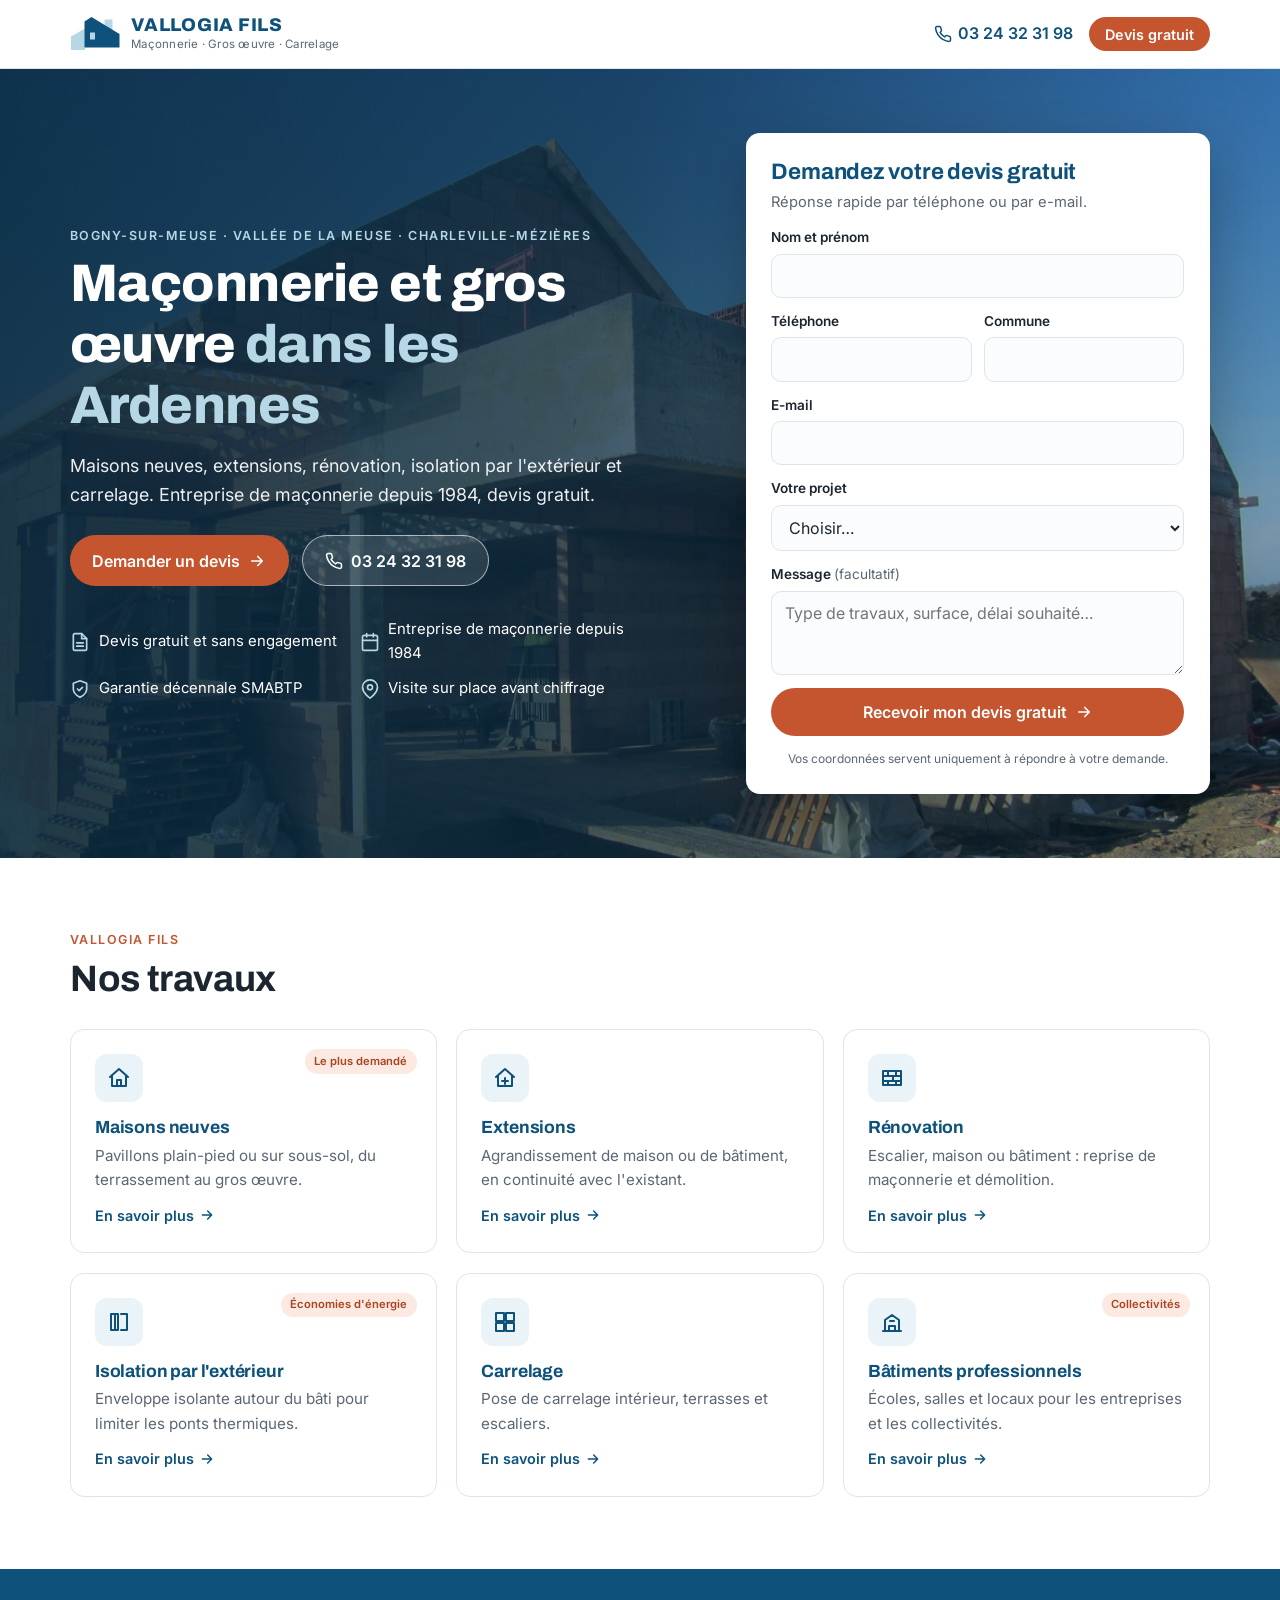
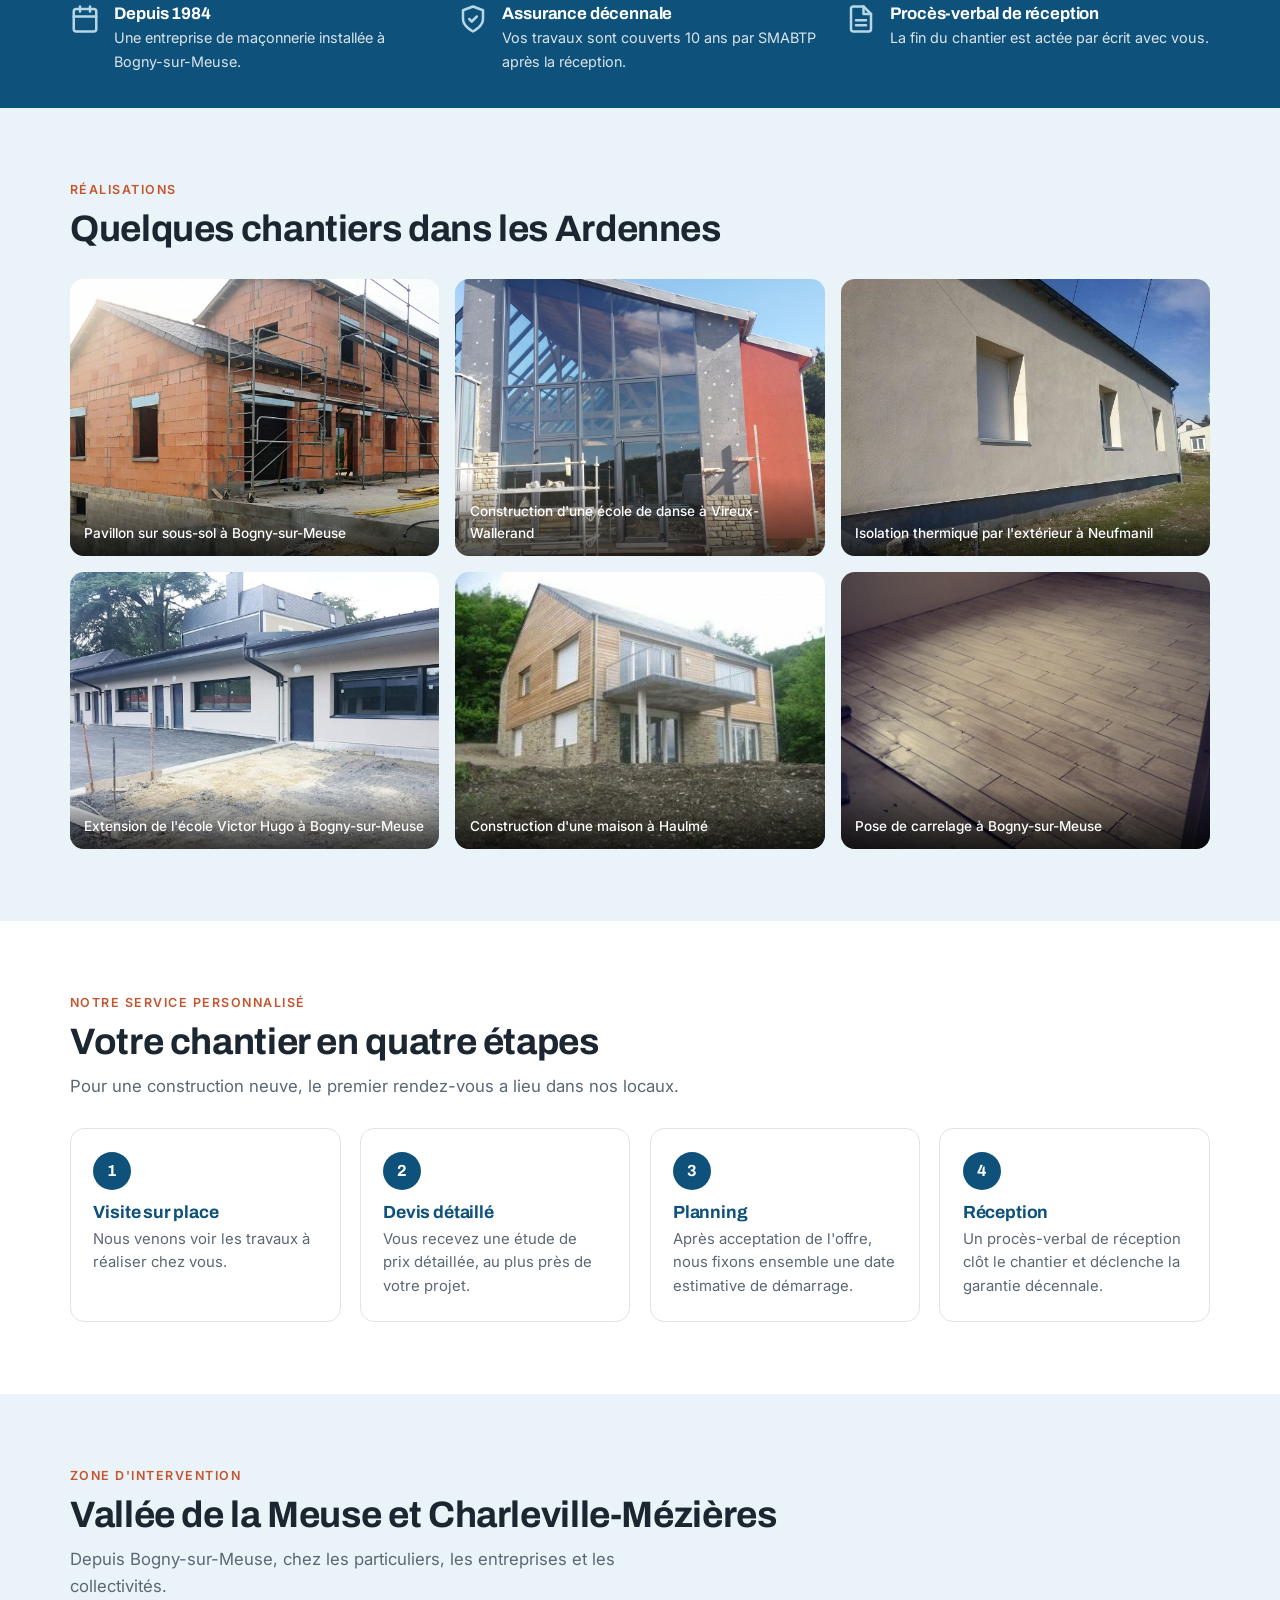
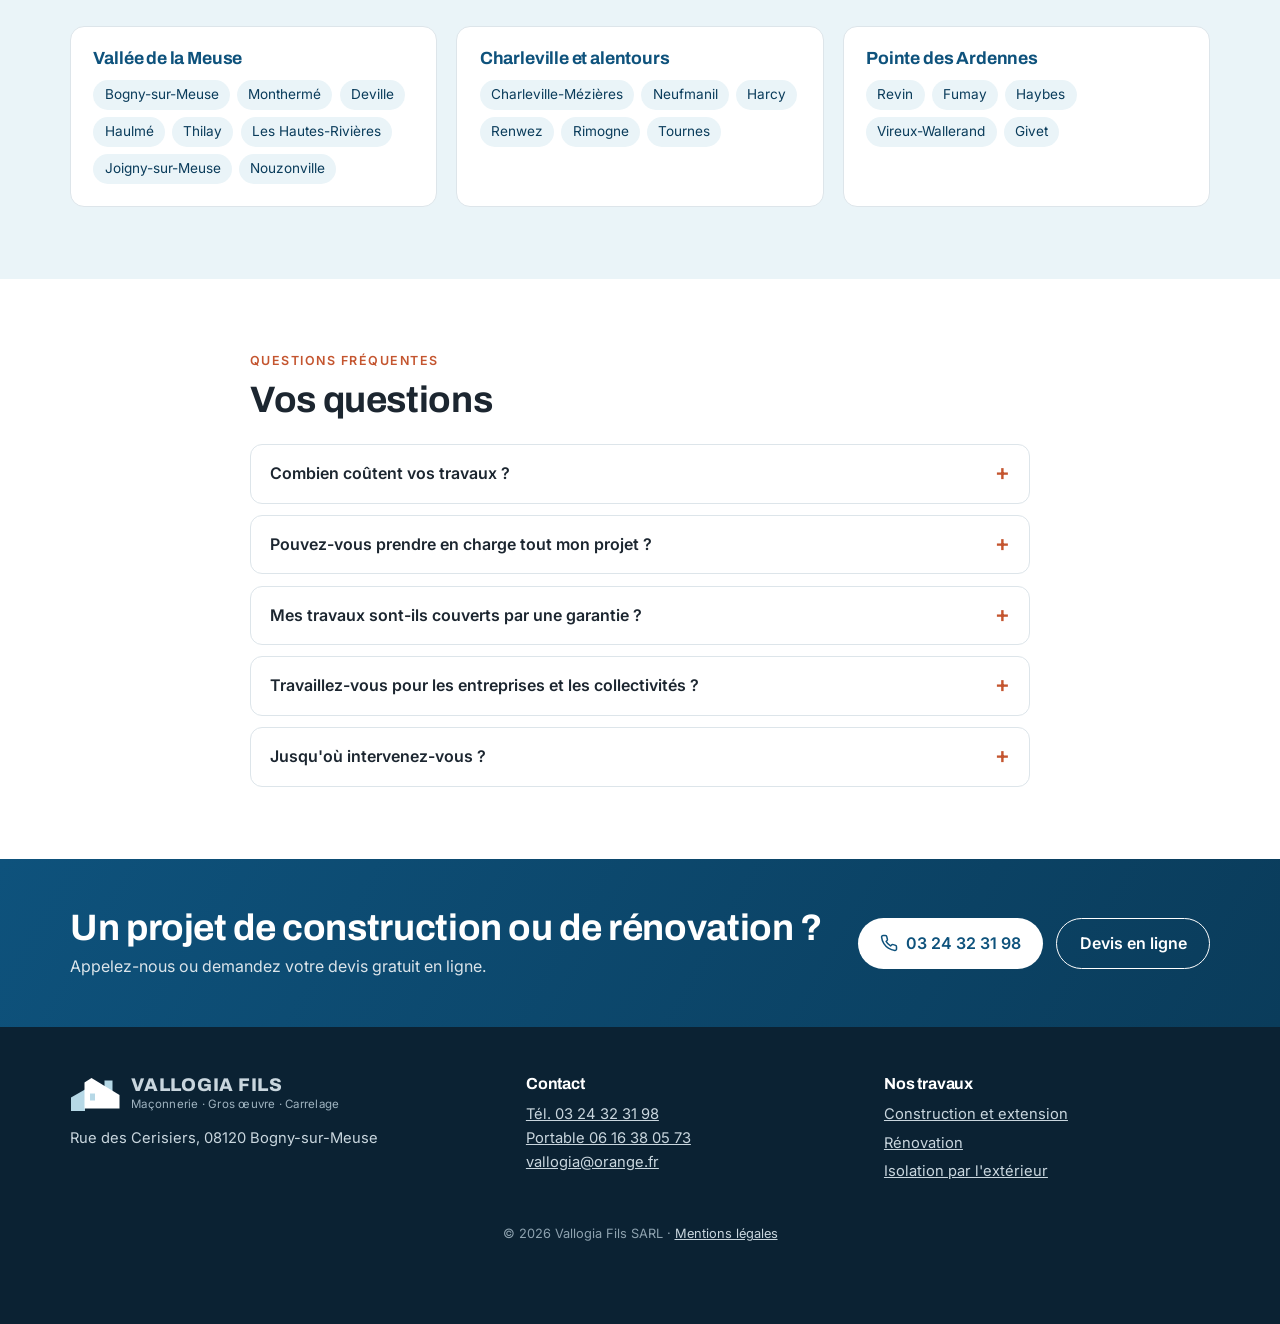
==== index.html @ 021bd605 "Landing pages Vallogia Fils : accueil maçonnerie, construction/extension, rénovation, ITE Co-Authore" ====
<!DOCTYPE html>
<html lang="fr">
<head>
<meta charset="utf-8">
<meta name="viewport" content="width=device-width, initial-scale=1">
<!-- GTM (renseigner GTM_ID dans build.py) <script>(function(w,d,s,l,i){w[l]=w[l]||[];w[l].push({'gtm.start':new Date().getTime(),event:'gtm.js'});var f=d.getElementsByTagName(s)[0],j=d.createElement(s),dl=l!='dataLayer'?'&l='+l:'';j.async=true;j.src='https://www.googletagmanager.com/gtm.js?id='+i+dl;f.parentNode.insertBefore(j,f);})(window,document,'script','dataLayer','GTM-XXXXXXX');</script> -->
<title>Maçon dans les Ardennes, neuf et rénovation | Vallogia Fils</title>
<meta name="description" content="Entreprise de maçonnerie à Bogny-sur-Meuse depuis 1984 : construction de maisons, extensions, rénovation, isolation par l&#x27;extérieur, carrelage. Devis gratuit.">
<meta name="robots" content="noindex, follow">
<link rel="canonical" href="https://www.vallogia.com/">
<meta property="og:type" content="website"><meta property="og:locale" content="fr_FR">
<meta property="og:title" content="Maçon dans les Ardennes, neuf et rénovation | Vallogia Fils"><meta property="og:description" content="Entreprise de maçonnerie à Bogny-sur-Meuse depuis 1984 : construction de maisons, extensions, rénovation, isolation par l&#x27;extérieur, carrelage. Devis gratuit.">
<meta property="og:image" content="https://www.vallogia.com/img/gros-oeuvre-maison.jpg"><meta property="og:url" content="https://www.vallogia.com/">
<meta name="theme-color" content="#0e527c">
<link rel="icon" href="favicon.svg" type="image/svg+xml">
<link rel="preconnect" href="https://fonts.googleapis.com"><link rel="preconnect" href="https://fonts.gstatic.com" crossorigin>
<link href="https://fonts.googleapis.com/css2?family=Archivo:wght@600;700;800&family=Inter:wght@400;500;600&display=swap" rel="stylesheet">
<link rel="preload" as="image" href="img/gros-oeuvre-maison.jpg" fetchpriority="high">
<link rel="stylesheet" href="style.css">
<script type="application/ld+json">{"@context": "https://schema.org", "@type": "HomeAndConstructionBusiness", "name": "Vallogia Fils", "legalName": "Vallogia Fils SARL", "telephone": "+33324323198", "email": "vallogia@orange.fr", "url": "https://www.vallogia.com/", "image": "https://www.vallogia.com/img/gros-oeuvre-maison.jpg", "foundingDate": "1984", "address": {"@type": "PostalAddress", "streetAddress": "Rue des Cerisiers", "postalCode": "08120", "addressLocality": "Bogny-sur-Meuse", "addressCountry": "FR"}, "areaServed": ["Bogny-sur-Meuse", "Monthermé", "Deville", "Haulmé", "Thilay", "Les Hautes-Rivières", "Joigny-sur-Meuse", "Nouzonville", "Charleville-Mézières", "Neufmanil", "Harcy", "Renwez", "Rimogne", "Tournes", "Revin", "Fumay", "Haybes", "Vireux-Wallerand", "Givet"]}</script>
<script type="application/ld+json">{"@context": "https://schema.org", "@type": "FAQPage", "mainEntity": [{"@type": "Question", "name": "Combien coûtent vos travaux ?", "acceptedAnswer": {"@type": "Answer", "text": "Le prix dépend de la surface, des matériaux, de l'accès et de l'état de l'existant. Nous chiffrons après rendez-vous ou visite sur place : le devis est gratuit et sans engagement."}}, {"@type": "Question", "name": "Pouvez-vous prendre en charge tout mon projet ?", "acceptedAnswer": {"@type": "Answer", "text": "Nous réalisons la maçonnerie et le gros œuvre, et nous vous mettons en relation avec des entreprises qualifiées pour les autres corps de métier."}}, {"@type": "Question", "name": "Mes travaux sont-ils couverts par une garantie ?", "acceptedAnswer": {"@type": "Answer", "text": "Oui, nos travaux sont couverts par notre assurance décennale (SMABTP) pendant 10 ans à compter de la réception du chantier."}}, {"@type": "Question", "name": "Travaillez-vous pour les entreprises et les collectivités ?", "acceptedAnswer": {"@type": "Answer", "text": "Oui. Nous avons notamment réalisé l'extension de deux écoles et la construction d'une école de danse dans les Ardennes."}}, {"@type": "Question", "name": "Jusqu'où intervenez-vous ?", "acceptedAnswer": {"@type": "Answer", "text": "Depuis Bogny-sur-Meuse, nous intervenons dans la vallée de la Meuse, à Charleville-Mézières et ses alentours, et jusqu'à Givet."}}]}</script>
</head>
<body>
<!-- <noscript><iframe src="https://www.googletagmanager.com/ns.html?id=GTM-XXXXXXX" height="0" width="0" style="display:none;visibility:hidden"></iframe></noscript> -->
<header class="top">
  <div class="wrap top-in">
    <a class="logo" href="index.html" aria-label="Vallogia Fils, accueil"><svg class="logo-mark" viewBox="0 0 50 34" width="50" height="34" aria-hidden="true"><path fill="#b6d8e6" d="M1 19.5 15 11.5V33H1z"/><path fill="#b6d8e6" d="M34.5 2.5h8v12h-8z"/><path fill="#0e527c" d="M14.5 4.5 21.5 0 49.5 17V30.5h-35z"/><path fill="#b6d8e6" d="M20 15.5h5v7h-5z"/></svg><span><b>VALLOGIA FILS</b><small>Maçonnerie · Gros œuvre · Carrelage</small></span></a>
    <div class="top-cta">
      <a class="top-tel" href="tel:+33324323198"><svg viewBox="0 0 24 24" width="24" height="24" fill="none" stroke="currentColor" stroke-width="2" stroke-linecap="round" stroke-linejoin="round" aria-hidden="true"><path d="M22 16.92v3a2 2 0 0 1-2.18 2 19.8 19.8 0 0 1-8.63-3.07 19.5 19.5 0 0 1-6-6A19.8 19.8 0 0 1 2.12 4.18 2 2 0 0 1 4.11 2h3a2 2 0 0 1 2 1.72c.13.96.36 1.9.7 2.81a2 2 0 0 1-.45 2.11L8.09 9.91a16 16 0 0 0 6 6l1.27-1.27a2 2 0 0 1 2.11-.45c.91.34 1.85.57 2.81.7A2 2 0 0 1 22 16.92z"/></svg><span>03 24 32 31 98</span></a>
      <a class="btn btn-sm" href="#devis">Devis gratuit</a>
    </div>
  </div>
</header>
<main>
<section class="hero">
  <img class="hero-bg" src="img/gros-oeuvre-maison.jpg" alt="Gros œuvre d&#x27;une maison en briques avec dalle béton" width="1400" height="853" fetchpriority="high">
  <div class="wrap hero-in">
    <div class="hero-txt">
      <p class="eyebrow">Bogny-sur-Meuse · Vallée de la Meuse · Charleville-Mézières</p>
      <h1>Maçonnerie et gros œuvre <em>dans les Ardennes</em></h1>
      <p class="sub">Maisons neuves, extensions, rénovation, isolation par l&#x27;extérieur et carrelage. Entreprise de maçonnerie depuis 1984, devis gratuit.</p>
      <div class="ctas">
        <a class="btn" href="#devis">Demander un devis <svg viewBox="0 0 24 24" width="24" height="24" fill="none" stroke="currentColor" stroke-width="2.2" stroke-linecap="round" stroke-linejoin="round" aria-hidden="true"><path d="M5 12h14M13 6l6 6-6 6"/></svg></a>
        <a class="btn btn-ghost" href="tel:+33324323198"><svg viewBox="0 0 24 24" width="24" height="24" fill="none" stroke="currentColor" stroke-width="2" stroke-linecap="round" stroke-linejoin="round" aria-hidden="true"><path d="M22 16.92v3a2 2 0 0 1-2.18 2 19.8 19.8 0 0 1-8.63-3.07 19.5 19.5 0 0 1-6-6A19.8 19.8 0 0 1 2.12 4.18 2 2 0 0 1 4.11 2h3a2 2 0 0 1 2 1.72c.13.96.36 1.9.7 2.81a2 2 0 0 1-.45 2.11L8.09 9.91a16 16 0 0 0 6 6l1.27-1.27a2 2 0 0 1 2.11-.45c.91.34 1.85.57 2.81.7A2 2 0 0 1 22 16.92z"/></svg> 03 24 32 31 98</a>
      </div>
      <ul class="reas"><li><svg viewBox="0 0 24 24" width="24" height="24" fill="none" stroke="currentColor" stroke-width="2" stroke-linecap="round" stroke-linejoin="round" aria-hidden="true"><path d="M14 2H6a2 2 0 0 0-2 2v16a2 2 0 0 0 2 2h12a2 2 0 0 0 2-2V8z"/><path d="M14 2v6h6M16 13H8M16 17H8"/></svg><span>Devis gratuit et sans engagement</span></li><li><svg viewBox="0 0 24 24" width="24" height="24" fill="none" stroke="currentColor" stroke-width="2" stroke-linecap="round" stroke-linejoin="round" aria-hidden="true"><rect x="3" y="4" width="18" height="18" rx="2"/><path d="M16 2v4M8 2v4M3 10h18"/></svg><span>Entreprise de maçonnerie depuis 1984</span></li><li><svg viewBox="0 0 24 24" width="24" height="24" fill="none" stroke="currentColor" stroke-width="2" stroke-linecap="round" stroke-linejoin="round" aria-hidden="true"><path d="M12 22s8-4 8-10V5l-8-3-8 3v7c0 6 8 10 8 10z"/><path d="m9 12 2 2 4-4"/></svg><span>Garantie décennale SMABTP</span></li><li><svg viewBox="0 0 24 24" width="24" height="24" fill="none" stroke="currentColor" stroke-width="2" stroke-linecap="round" stroke-linejoin="round" aria-hidden="true"><path d="M21 10c0 7-9 13-9 13s-9-6-9-13a9 9 0 0 1 18 0z"/><circle cx="12" cy="10" r="3"/></svg><span>Visite sur place avant chiffrage</span></li></ul>
    </div>
    <form id="devisForm" class="card form" method="POST" action="contact.php">
  <h2 id="devis">Demandez votre devis gratuit</h2>
  <p class="form-lead">Réponse rapide par téléphone ou par e-mail.</p>
  <input type="hidden" name="Source" value="Accueil maçonnerie">
  <input type="text" name="_honey" tabindex="-1" autocomplete="off" class="hp" aria-hidden="true">
  <label>Nom et prénom<input name="Nom" required autocomplete="name"></label>
  <div class="row2">
    <label>Téléphone<input name="Téléphone" type="tel" required autocomplete="tel"></label>
    <label>Commune<input name="Localité" required autocomplete="address-level2"></label>
  </div>
  <label>E-mail<input name="Email" type="email" required autocomplete="email"></label>
  <label>Votre projet<select name="Besoin" required><option value="">Choisir…</option><option>Construction de maison</option><option>Extension</option><option>Rénovation</option><option>Isolation thermique par l&#x27;extérieur</option><option>Carrelage</option><option>Autre</option></select></label>
  <label><span>Message <span class="opt">(facultatif)</span></span><textarea name="Message" rows="3" placeholder="Type de travaux, surface, délai souhaité…"></textarea></label>
  <button class="btn btn-full" type="submit" data-sending="Envoi…">Recevoir mon devis gratuit <svg viewBox="0 0 24 24" width="24" height="24" fill="none" stroke="currentColor" stroke-width="2.2" stroke-linecap="round" stroke-linejoin="round" aria-hidden="true"><path d="M5 12h14M13 6l6 6-6 6"/></svg></button>
  <p class="privacy">Vos coordonnées servent uniquement à répondre à votre demande.</p>
</form>
  </div>
</section>
<section class="sec"><div class="wrap"><p class="eyebrow">Vallogia Fils</p><h2>Nos travaux</h2><div class="tiles"><div class="tile"><div class="tile-ico"><svg viewBox="0 0 24 24" width="24" height="24" fill="none" stroke="currentColor" stroke-width="2" stroke-linecap="round" stroke-linejoin="round" aria-hidden="true"><path d="M3 11 12 3l9 8"/><path d="M5 10v10h14V10"/><path d="M10 20v-6h4v6"/></svg></div><span class="tag">Le plus demandé</span><h3>Maisons neuves</h3><p>Pavillons plain-pied ou sur sous-sol, du terrassement au gros œuvre.</p><a class="more" href="construction-extension.html">En savoir plus <svg viewBox="0 0 24 24" width="24" height="24" fill="none" stroke="currentColor" stroke-width="2.2" stroke-linecap="round" stroke-linejoin="round" aria-hidden="true"><path d="M5 12h14M13 6l6 6-6 6"/></svg></a></div><div class="tile"><div class="tile-ico"><svg viewBox="0 0 24 24" width="24" height="24" fill="none" stroke="currentColor" stroke-width="2" stroke-linecap="round" stroke-linejoin="round" aria-hidden="true"><path d="M3 11 12 3l9 8"/><path d="M5 10v10h14V10"/><path d="M12 12v6M9 15h6"/></svg></div><h3>Extensions</h3><p>Agrandissement de maison ou de bâtiment, en continuité avec l&#x27;existant.</p><a class="more" href="construction-extension.html">En savoir plus <svg viewBox="0 0 24 24" width="24" height="24" fill="none" stroke="currentColor" stroke-width="2.2" stroke-linecap="round" stroke-linejoin="round" aria-hidden="true"><path d="M5 12h14M13 6l6 6-6 6"/></svg></a></div><div class="tile"><div class="tile-ico"><svg viewBox="0 0 24 24" width="24" height="24" fill="none" stroke="currentColor" stroke-width="2" stroke-linecap="round" stroke-linejoin="round" aria-hidden="true"><path d="M3 5h18v14H3z"/><path d="M3 10h18M3 15h18M8 5v5M13 10v5M8 15v4M16 5v5M16 15v4"/></svg></div><h3>Rénovation</h3><p>Escalier, maison ou bâtiment : reprise de maçonnerie et démolition.</p><a class="more" href="renovation-maconnerie.html">En savoir plus <svg viewBox="0 0 24 24" width="24" height="24" fill="none" stroke="currentColor" stroke-width="2.2" stroke-linecap="round" stroke-linejoin="round" aria-hidden="true"><path d="M5 12h14M13 6l6 6-6 6"/></svg></a></div><div class="tile"><div class="tile-ico"><svg viewBox="0 0 24 24" width="24" height="24" fill="none" stroke="currentColor" stroke-width="2" stroke-linecap="round" stroke-linejoin="round" aria-hidden="true"><path d="M4 4h4v16H4z"/><path d="M8 4h3v16H8"/><path d="M14 4h6v16h-6"/></svg></div><span class="tag">Économies d&#x27;énergie</span><h3>Isolation par l&#x27;extérieur</h3><p>Enveloppe isolante autour du bâti pour limiter les ponts thermiques.</p><a class="more" href="isolation-thermique-exterieur.html">En savoir plus <svg viewBox="0 0 24 24" width="24" height="24" fill="none" stroke="currentColor" stroke-width="2.2" stroke-linecap="round" stroke-linejoin="round" aria-hidden="true"><path d="M5 12h14M13 6l6 6-6 6"/></svg></a></div><div class="tile"><div class="tile-ico"><svg viewBox="0 0 24 24" width="24" height="24" fill="none" stroke="currentColor" stroke-width="2" stroke-linecap="round" stroke-linejoin="round" aria-hidden="true"><rect x="3" y="3" width="8" height="8"/><rect x="13" y="3" width="8" height="8"/><rect x="3" y="13" width="8" height="8"/><rect x="13" y="13" width="8" height="8"/></svg></div><h3>Carrelage</h3><p>Pose de carrelage intérieur, terrasses et escaliers.</p><a class="more" href="renovation-maconnerie.html">En savoir plus <svg viewBox="0 0 24 24" width="24" height="24" fill="none" stroke="currentColor" stroke-width="2.2" stroke-linecap="round" stroke-linejoin="round" aria-hidden="true"><path d="M5 12h14M13 6l6 6-6 6"/></svg></a></div><div class="tile"><div class="tile-ico"><svg viewBox="0 0 24 24" width="24" height="24" fill="none" stroke="currentColor" stroke-width="2" stroke-linecap="round" stroke-linejoin="round" aria-hidden="true"><path d="M3 21h18M5 21V10l7-5 7 5v11"/><path d="M9 21v-5h6v5M10 11h4"/></svg></div><span class="tag">Collectivités</span><h3>Bâtiments professionnels</h3><p>Écoles, salles et locaux pour les entreprises et les collectivités.</p><a class="more" href="construction-extension.html">En savoir plus <svg viewBox="0 0 24 24" width="24" height="24" fill="none" stroke="currentColor" stroke-width="2.2" stroke-linecap="round" stroke-linejoin="round" aria-hidden="true"><path d="M5 12h14M13 6l6 6-6 6"/></svg></a></div></div></div></section>
<section class="band"><div class="wrap trust"><div class="trust-i"><svg viewBox="0 0 24 24" width="24" height="24" fill="none" stroke="currentColor" stroke-width="2" stroke-linecap="round" stroke-linejoin="round" aria-hidden="true"><rect x="3" y="4" width="18" height="18" rx="2"/><path d="M16 2v4M8 2v4M3 10h18"/></svg><div><h3>Depuis 1984</h3><p>Une entreprise de maçonnerie installée à Bogny-sur-Meuse.</p></div></div><div class="trust-i"><svg viewBox="0 0 24 24" width="24" height="24" fill="none" stroke="currentColor" stroke-width="2" stroke-linecap="round" stroke-linejoin="round" aria-hidden="true"><path d="M12 22s8-4 8-10V5l-8-3-8 3v7c0 6 8 10 8 10z"/><path d="m9 12 2 2 4-4"/></svg><div><h3>Assurance décennale</h3><p>Vos travaux sont couverts 10 ans par SMABTP après la réception.</p></div></div><div class="trust-i"><svg viewBox="0 0 24 24" width="24" height="24" fill="none" stroke="currentColor" stroke-width="2" stroke-linecap="round" stroke-linejoin="round" aria-hidden="true"><path d="M14 2H6a2 2 0 0 0-2 2v16a2 2 0 0 0 2 2h12a2 2 0 0 0 2-2V8z"/><path d="M14 2v6h6M16 13H8M16 17H8"/></svg><div><h3>Procès-verbal de réception</h3><p>La fin du chantier est actée par écrit avec vous.</p></div></div></div></section>
<section class="sec sec-alt"><div class="wrap"><p class="eyebrow">Réalisations</p><h2>Quelques chantiers dans les Ardennes</h2><div class="gal"><figure><img src="img/pavillon-sous-sol-bogny.jpg" alt="Pavillon sur sous-sol à Bogny-sur-Meuse" width="1400" height="814" loading="lazy"><figcaption>Pavillon sur sous-sol à Bogny-sur-Meuse</figcaption></figure><figure><img src="img/ecole-danse-vireux.jpg" alt="Construction d&#x27;une école de danse à Vireux-Wallerand" width="1400" height="788" loading="lazy"><figcaption>Construction d&#x27;une école de danse à Vireux-Wallerand</figcaption></figure><figure><img src="img/ite-neufmanil.jpg" alt="Isolation thermique par l&#x27;extérieur à Neufmanil" width="1280" height="960" loading="lazy"><figcaption>Isolation thermique par l&#x27;extérieur à Neufmanil</figcaption></figure><figure><img src="img/extension-ecole-victor-hugo.jpg" alt="Extension de l&#x27;école Victor Hugo à Bogny-sur-Meuse" width="1400" height="788" loading="lazy"><figcaption>Extension de l&#x27;école Victor Hugo à Bogny-sur-Meuse</figcaption></figure><figure><img src="img/maison-haulme.jpg" alt="Construction d&#x27;une maison à Haulmé" width="399" height="297" loading="lazy"><figcaption>Construction d&#x27;une maison à Haulmé</figcaption></figure><figure><img src="img/carrelage-bogny.jpg" alt="Pose de carrelage à Bogny-sur-Meuse" width="787" height="1400" loading="lazy"><figcaption>Pose de carrelage à Bogny-sur-Meuse</figcaption></figure></div></div></section>
<section class="sec"><div class="wrap"><p class="eyebrow">Notre service personnalisé</p><h2>Votre chantier en quatre étapes</h2><p class="lead">Pour une construction neuve, le premier rendez-vous a lieu dans nos locaux.</p><ol class="steps"><li><span class="num">1</span><h3>Visite sur place</h3><p>Nous venons voir les travaux à réaliser chez vous.</p></li><li><span class="num">2</span><h3>Devis détaillé</h3><p>Vous recevez une étude de prix détaillée, au plus près de votre projet.</p></li><li><span class="num">3</span><h3>Planning</h3><p>Après acceptation de l&#x27;offre, nous fixons ensemble une date estimative de démarrage.</p></li><li><span class="num">4</span><h3>Réception</h3><p>Un procès-verbal de réception clôt le chantier et déclenche la garantie décennale.</p></li></ol></div></section>
<section class="sec sec-alt"><div class="wrap"><p class="eyebrow">Zone d'intervention</p><h2>Vallée de la Meuse et Charleville-Mézières</h2><p class="lead">Depuis Bogny-sur-Meuse, chez les particuliers, les entreprises et les collectivités.</p><div class="zone"><div><h3>Vallée de la Meuse</h3><ul><li>Bogny-sur-Meuse</li><li>Monthermé</li><li>Deville</li><li>Haulmé</li><li>Thilay</li><li>Les Hautes-Rivières</li><li>Joigny-sur-Meuse</li><li>Nouzonville</li></ul></div><div><h3>Charleville et alentours</h3><ul><li>Charleville-Mézières</li><li>Neufmanil</li><li>Harcy</li><li>Renwez</li><li>Rimogne</li><li>Tournes</li></ul></div><div><h3>Pointe des Ardennes</h3><ul><li>Revin</li><li>Fumay</li><li>Haybes</li><li>Vireux-Wallerand</li><li>Givet</li></ul></div></div></div></section>
<section class="sec"><div class="wrap narrow"><p class="eyebrow">Questions fréquentes</p><h2>Vos questions</h2><div class="faq"><details><summary>Combien coûtent vos travaux ?</summary><p>Le prix dépend de la surface, des matériaux, de l&#x27;accès et de l&#x27;état de l&#x27;existant. Nous chiffrons après rendez-vous ou visite sur place : le devis est gratuit et sans engagement.</p></details><details><summary>Pouvez-vous prendre en charge tout mon projet ?</summary><p>Nous réalisons la maçonnerie et le gros œuvre, et nous vous mettons en relation avec des entreprises qualifiées pour les autres corps de métier.</p></details><details><summary>Mes travaux sont-ils couverts par une garantie ?</summary><p>Oui, nos travaux sont couverts par notre assurance décennale (SMABTP) pendant 10 ans à compter de la réception du chantier.</p></details><details><summary>Travaillez-vous pour les entreprises et les collectivités ?</summary><p>Oui. Nous avons notamment réalisé l&#x27;extension de deux écoles et la construction d&#x27;une école de danse dans les Ardennes.</p></details><details><summary>Jusqu&#x27;où intervenez-vous ?</summary><p>Depuis Bogny-sur-Meuse, nous intervenons dans la vallée de la Meuse, à Charleville-Mézières et ses alentours, et jusqu&#x27;à Givet.</p></details></div></div></section>
<section class="cta-band"><div class="wrap cta-in">
  <div><h2>Un projet de construction ou de rénovation ?</h2><p>Appelez-nous ou demandez votre devis gratuit en ligne.</p></div>
  <div class="ctas"><a class="btn btn-light" href="tel:+33324323198"><svg viewBox="0 0 24 24" width="24" height="24" fill="none" stroke="currentColor" stroke-width="2" stroke-linecap="round" stroke-linejoin="round" aria-hidden="true"><path d="M22 16.92v3a2 2 0 0 1-2.18 2 19.8 19.8 0 0 1-8.63-3.07 19.5 19.5 0 0 1-6-6A19.8 19.8 0 0 1 2.12 4.18 2 2 0 0 1 4.11 2h3a2 2 0 0 1 2 1.72c.13.96.36 1.9.7 2.81a2 2 0 0 1-.45 2.11L8.09 9.91a16 16 0 0 0 6 6l1.27-1.27a2 2 0 0 1 2.11-.45c.91.34 1.85.57 2.81.7A2 2 0 0 1 22 16.92z"/></svg> 03 24 32 31 98</a><a class="btn btn-ghost-light" href="#devis">Devis en ligne</a></div>
</div></section>
</main>
<footer class="foot"><div class="wrap foot-in">
  <div><a class="logo logo-light" href="index.html"><svg class="logo-mark" viewBox="0 0 50 34" width="50" height="34" aria-hidden="true"><path fill="#b6d8e6" d="M1 19.5 15 11.5V33H1z"/><path fill="#b6d8e6" d="M34.5 2.5h8v12h-8z"/><path fill="#0e527c" d="M14.5 4.5 21.5 0 49.5 17V30.5h-35z"/><path fill="#b6d8e6" d="M20 15.5h5v7h-5z"/></svg><span><b>VALLOGIA FILS</b><small>Maçonnerie · Gros œuvre · Carrelage</small></span></a>
    <p>Rue des Cerisiers, 08120 Bogny-sur-Meuse</p></div>
  <div><h3>Contact</h3><p><a href="tel:+33324323198">Tél. 03 24 32 31 98</a><br><a href="tel:+33616380573">Portable 06 16 38 05 73</a><br><a href="mailto:vallogia@orange.fr">vallogia@orange.fr</a></p></div>
  <div><h3>Nos travaux</h3><ul><li><a href="construction-extension.html">Construction et extension</a></li><li><a href="renovation-maconnerie.html">Rénovation</a></li><li><a href="isolation-thermique-exterieur.html">Isolation par l&#x27;extérieur</a></li></ul></div>
</div><p class="copy">© 2026 Vallogia Fils SARL · <a href="mentions-legales.html">Mentions légales</a></p></footer>
<div class="mbar"><a href="tel:+33324323198"><svg viewBox="0 0 24 24" width="24" height="24" fill="none" stroke="currentColor" stroke-width="2" stroke-linecap="round" stroke-linejoin="round" aria-hidden="true"><path d="M22 16.92v3a2 2 0 0 1-2.18 2 19.8 19.8 0 0 1-8.63-3.07 19.5 19.5 0 0 1-6-6A19.8 19.8 0 0 1 2.12 4.18 2 2 0 0 1 4.11 2h3a2 2 0 0 1 2 1.72c.13.96.36 1.9.7 2.81a2 2 0 0 1-.45 2.11L8.09 9.91a16 16 0 0 0 6 6l1.27-1.27a2 2 0 0 1 2.11-.45c.91.34 1.85.57 2.81.7A2 2 0 0 1 22 16.92z"/></svg> Appeler</a><a href="#devis" class="mbar-cta">Devis gratuit</a></div>
<script src="main.js" defer></script>
</body>
</html>
---- style.css ----
:root{--navy:#0e527c;--navy-d:#0a3c5b;--sky:#b6d8e6;--sky-l:#eaf4f8;--brick:#c4552f;--brick-d:#a8441f;--ink:#1c2630;--mute:#5b6773;--line:#dde5ea;--bg:#fff;--r:14px}
*{box-sizing:border-box;margin:0;padding:0}
html{scroll-behavior:smooth;scroll-padding-top:80px}
body{font:16px/1.6 Inter,system-ui,sans-serif;color:var(--ink);background:var(--bg);-webkit-font-smoothing:antialiased}
img{max-width:100%;display:block}
a{color:var(--navy)}
h1,h2,h3{font-family:Archivo,Inter,sans-serif;line-height:1.15;letter-spacing:-.01em}
h2{font-size:clamp(1.6rem,3.2vw,2.3rem);margin-bottom:.6rem}
h3{font-size:1.1rem}
.wrap{max-width:1180px;margin:0 auto;padding:0 20px}
.narrow{max-width:820px}
.eyebrow{font-size:.78rem;font-weight:600;letter-spacing:.12em;text-transform:uppercase;color:var(--brick);margin-bottom:.5rem}
.lead{color:var(--mute);font-size:1.05rem;max-width:640px;margin-bottom:1.6rem}
svg{flex:none}

/* Boutons */
.btn{display:inline-flex;align-items:center;justify-content:center;gap:.5rem;background:var(--brick);color:#fff;font-weight:600;text-decoration:none;padding:.9rem 1.4rem;border-radius:999px;border:0;cursor:pointer;font:600 1rem Inter,sans-serif;transition:background .2s,transform .2s}
.btn:hover{background:var(--brick-d);transform:translateY(-1px)}
.btn svg{width:18px;height:18px}
.btn-sm{padding:.55rem 1rem;font-size:.9rem}
.btn-full{width:100%}
.btn-ghost{background:rgba(255,255,255,.12);border:1.5px solid rgba(255,255,255,.6)}
.btn-ghost:hover{background:rgba(255,255,255,.22)}
.btn-light{background:#fff;color:var(--navy)}
.btn-light:hover{background:var(--sky-l)}
.btn-ghost-light{background:transparent;border:1.5px solid #fff}
.btn-ghost-light:hover{background:rgba(255,255,255,.12)}

/* En-tête */
.top{position:sticky;top:0;z-index:50;background:#fff;border-bottom:1px solid var(--line)}
.top-in{display:flex;align-items:center;justify-content:space-between;height:68px}
.logo{display:flex;align-items:center;gap:.7rem;text-decoration:none;color:var(--navy)}
.logo b{display:block;font:800 1.15rem Archivo,sans-serif;letter-spacing:.04em}
.logo small{display:block;font-size:.72rem;color:var(--mute);letter-spacing:.02em}
.top-cta{display:flex;align-items:center;gap:1rem}
.top-tel{display:flex;align-items:center;gap:.4rem;font-weight:600;text-decoration:none;color:var(--navy)}
.top-tel svg{width:18px;height:18px}

/* Hero */
.hero{position:relative;color:#fff;overflow:hidden;background:var(--navy-d)}
.hero-bg{position:absolute;inset:0;width:100%;height:100%;object-fit:cover}
.hero::before{content:"";position:absolute;inset:0;z-index:1;background:linear-gradient(100deg,rgba(8,40,62,.92) 0%,rgba(8,40,62,.78) 45%,rgba(8,40,62,.35) 100%)}
.hero-in{position:relative;z-index:2;display:grid;grid-template-columns:1.15fr .85fr;gap:3rem;align-items:center;padding-top:4rem;padding-bottom:4rem}
.hero .eyebrow{color:var(--sky)}
.hero h1{font-size:clamp(2rem,4.6vw,3.3rem);font-weight:800;margin-bottom:1rem}
.hero h1 em{font-style:normal;color:var(--sky)}
.sub{font-size:1.12rem;opacity:.92;max-width:560px;margin-bottom:1.6rem}
.ctas{display:flex;flex-wrap:wrap;gap:.8rem}
.reas{list-style:none;display:grid;grid-template-columns:1fr 1fr;gap:.7rem 1.2rem;margin-top:2rem;max-width:560px}
.reas li{display:flex;align-items:center;gap:.55rem;font-size:.93rem}
.reas svg{width:20px;height:20px;color:var(--sky)}

/* Formulaire */
.card{background:#fff;color:var(--ink);border-radius:var(--r);box-shadow:0 20px 50px rgba(0,0,0,.25)}
.form{padding:1.6rem;display:grid;gap:.8rem}
.form h2{font-size:1.4rem;margin:0;color:var(--navy)}
.form-lead{color:var(--mute);font-size:.92rem;margin-top:-.4rem}
.form label{display:grid;gap:.3rem;font-size:.85rem;font-weight:600}
.form .opt{font-weight:400;color:var(--mute)}
.form input,.form select,.form textarea{font:400 1rem Inter,sans-serif;padding:.7rem .8rem;border:1.5px solid var(--line);border-radius:10px;background:#fafcfd;color:var(--ink);width:100%}
.form input:focus,.form select:focus,.form textarea:focus{outline:none;border-color:var(--navy);background:#fff}
.row2{display:grid;grid-template-columns:1fr 1fr;gap:.8rem}
.hp{position:absolute;left:-9999px;opacity:0;height:0}
.privacy{font-size:.75rem;color:var(--mute);text-align:center}

/* Sections */
.sec{padding:4.5rem 0}
.sec-alt{background:var(--sky-l)}
.tiles{display:grid;grid-template-columns:repeat(3,1fr);gap:1.2rem;margin-top:1.8rem}
.tile{position:relative;background:#fff;border:1px solid var(--line);border-radius:var(--r);padding:1.5rem;transition:box-shadow .2s,transform .2s}
.tile:hover{box-shadow:0 12px 30px rgba(14,82,124,.1);transform:translateY(-2px)}
.tile-ico{width:48px;height:48px;border-radius:12px;background:var(--sky-l);color:var(--navy);display:grid;place-items:center;margin-bottom:1rem}
.tile h3{margin-bottom:.35rem;color:var(--navy)}
.tile p{color:var(--mute);font-size:.95rem}
.tag{position:absolute;top:1.2rem;right:1.2rem;font-size:.7rem;font-weight:600;background:#fbe9e2;color:var(--brick-d);padding:.2rem .6rem;border-radius:999px}
.more{display:inline-flex;align-items:center;gap:.3rem;margin-top:.7rem;font-weight:600;font-size:.9rem;text-decoration:none}
.more svg{width:16px;height:16px}

/* Bandeau de confiance */
.band{background:var(--navy);color:#fff;padding:2.2rem 0}
.trust{display:grid;grid-template-columns:repeat(auto-fit,minmax(220px,1fr));gap:1.5rem}
.trust-i{display:flex;gap:.9rem;align-items:flex-start}
.trust-i svg{width:30px;height:30px;color:var(--sky)}
.trust-i h3{font-size:1.05rem;margin-bottom:.2rem}
.trust-i p{font-size:.9rem;opacity:.85}

/* Galerie */
.gal{display:grid;grid-template-columns:repeat(3,1fr);gap:1rem;margin-top:1.8rem}
.gal figure{position:relative;border-radius:var(--r);overflow:hidden;aspect-ratio:4/3;background:#cfdde5}
.gal img{width:100%;height:100%;object-fit:cover;transition:transform .4s}
.gal figure:hover img{transform:scale(1.04)}
.gal figcaption{position:absolute;left:0;right:0;bottom:0;padding:1.6rem .9rem .7rem;color:#fff;font-size:.85rem;font-weight:500;background:linear-gradient(transparent,rgba(0,0,0,.72))}

/* Étapes */
.steps{list-style:none;display:grid;grid-template-columns:repeat(4,1fr);gap:1.2rem;margin-top:1.8rem;counter-reset:s}
.steps li{position:relative;padding:1.4rem;border-radius:var(--r);border:1px solid var(--line)}
.num{display:grid;place-items:center;width:38px;height:38px;border-radius:50%;background:var(--navy);color:#fff;font:700 1rem Archivo,sans-serif;margin-bottom:.8rem}
.steps h3{color:var(--navy);margin-bottom:.3rem}
.steps p{color:var(--mute);font-size:.93rem}

/* Zone */
.zone{display:grid;grid-template-columns:repeat(3,1fr);gap:1.2rem}
.zone>div{background:#fff;border-radius:var(--r);padding:1.4rem;border:1px solid var(--line)}
.zone h3{color:var(--navy);margin-bottom:.7rem}
.zone ul{list-style:none;display:flex;flex-wrap:wrap;gap:.45rem}
.zone li{font-size:.85rem;background:var(--sky-l);color:var(--navy-d);padding:.25rem .7rem;border-radius:999px}

/* FAQ */
.faq{margin-top:1.4rem;display:grid;gap:.7rem}
.faq details{border:1px solid var(--line);border-radius:12px;padding:1rem 1.2rem;background:#fff}
.faq summary{cursor:pointer;font-weight:600;list-style:none;display:flex;justify-content:space-between;gap:1rem}
.faq summary::-webkit-details-marker{display:none}
.faq summary::after{content:"+";font-size:1.4rem;line-height:1;color:var(--brick)}
.faq details[open] summary::after{content:"–"}
.faq p{color:var(--mute);margin-top:.6rem}

/* Bandeau d'appel */
.cta-band{background:linear-gradient(120deg,var(--navy),var(--navy-d));color:#fff;padding:3rem 0}
.cta-in{display:flex;align-items:center;justify-content:space-between;gap:2rem;flex-wrap:wrap}
.cta-band h2{margin-bottom:.3rem}
.cta-band p{opacity:.85}

/* Pied de page */
.foot{background:#0b2233;color:#c9d6de;padding:3rem 0 5rem;font-size:.92rem}
.foot-in{display:grid;grid-template-columns:1.3fr 1fr 1fr;gap:2rem}
.foot a{color:#c9d6de}
.foot h3{color:#fff;margin-bottom:.6rem;font-size:1rem}
.foot ul{list-style:none;display:grid;gap:.3rem}
.logo-light{color:#fff;margin-bottom:.8rem}
.logo-light small{color:#9fb3c0}
.copy{text-align:center;margin-top:2.5rem;font-size:.8rem;color:#8ea2af}
.simple h1{font-size:2rem;color:var(--navy);margin-bottom:1rem}
.simple h2{font-size:1.2rem;margin:1.4rem 0 .4rem}
.simple p{margin-bottom:1rem}

/* Barre mobile */
.mbar{display:none}

@media (max-width:960px){
  .hero-in{grid-template-columns:1fr;gap:2rem;padding-top:2.5rem;padding-bottom:2.5rem}
  .tiles,.gal{grid-template-columns:1fr 1fr}
  .steps{grid-template-columns:1fr 1fr}
  .zone{grid-template-columns:1fr}
  .foot-in{grid-template-columns:1fr}
}
@media (max-width:600px){
  .top-tel span{display:none}
  .top-tel{width:40px;height:40px;border-radius:50%;background:var(--sky-l);justify-content:center}
  .logo small{display:none}
  .logo-mark{width:40px;height:28px}
  .tiles,.gal,.steps,.row2,.reas{grid-template-columns:1fr}
  .sec{padding:3.2rem 0}
  .ctas .btn{flex:1 1 100%}
  .mbar{display:flex;position:fixed;left:0;right:0;bottom:0;z-index:60;background:#fff;border-top:1px solid var(--line);box-shadow:0 -6px 20px rgba(0,0,0,.08)}
  .mbar a{flex:1;display:flex;align-items:center;justify-content:center;gap:.4rem;padding:.95rem;font-weight:600;text-decoration:none;color:var(--navy)}
  .mbar svg{width:18px;height:18px}
  .mbar .mbar-cta{background:var(--brick);color:#fff}
}
.logo-light .logo-mark path[fill="#0e527c"]{fill:#fff}
.logo b,.btn{white-space:nowrap}
@media (max-width:600px){.top-cta .btn-sm{display:none}.logo b{font-size:1.05rem}}
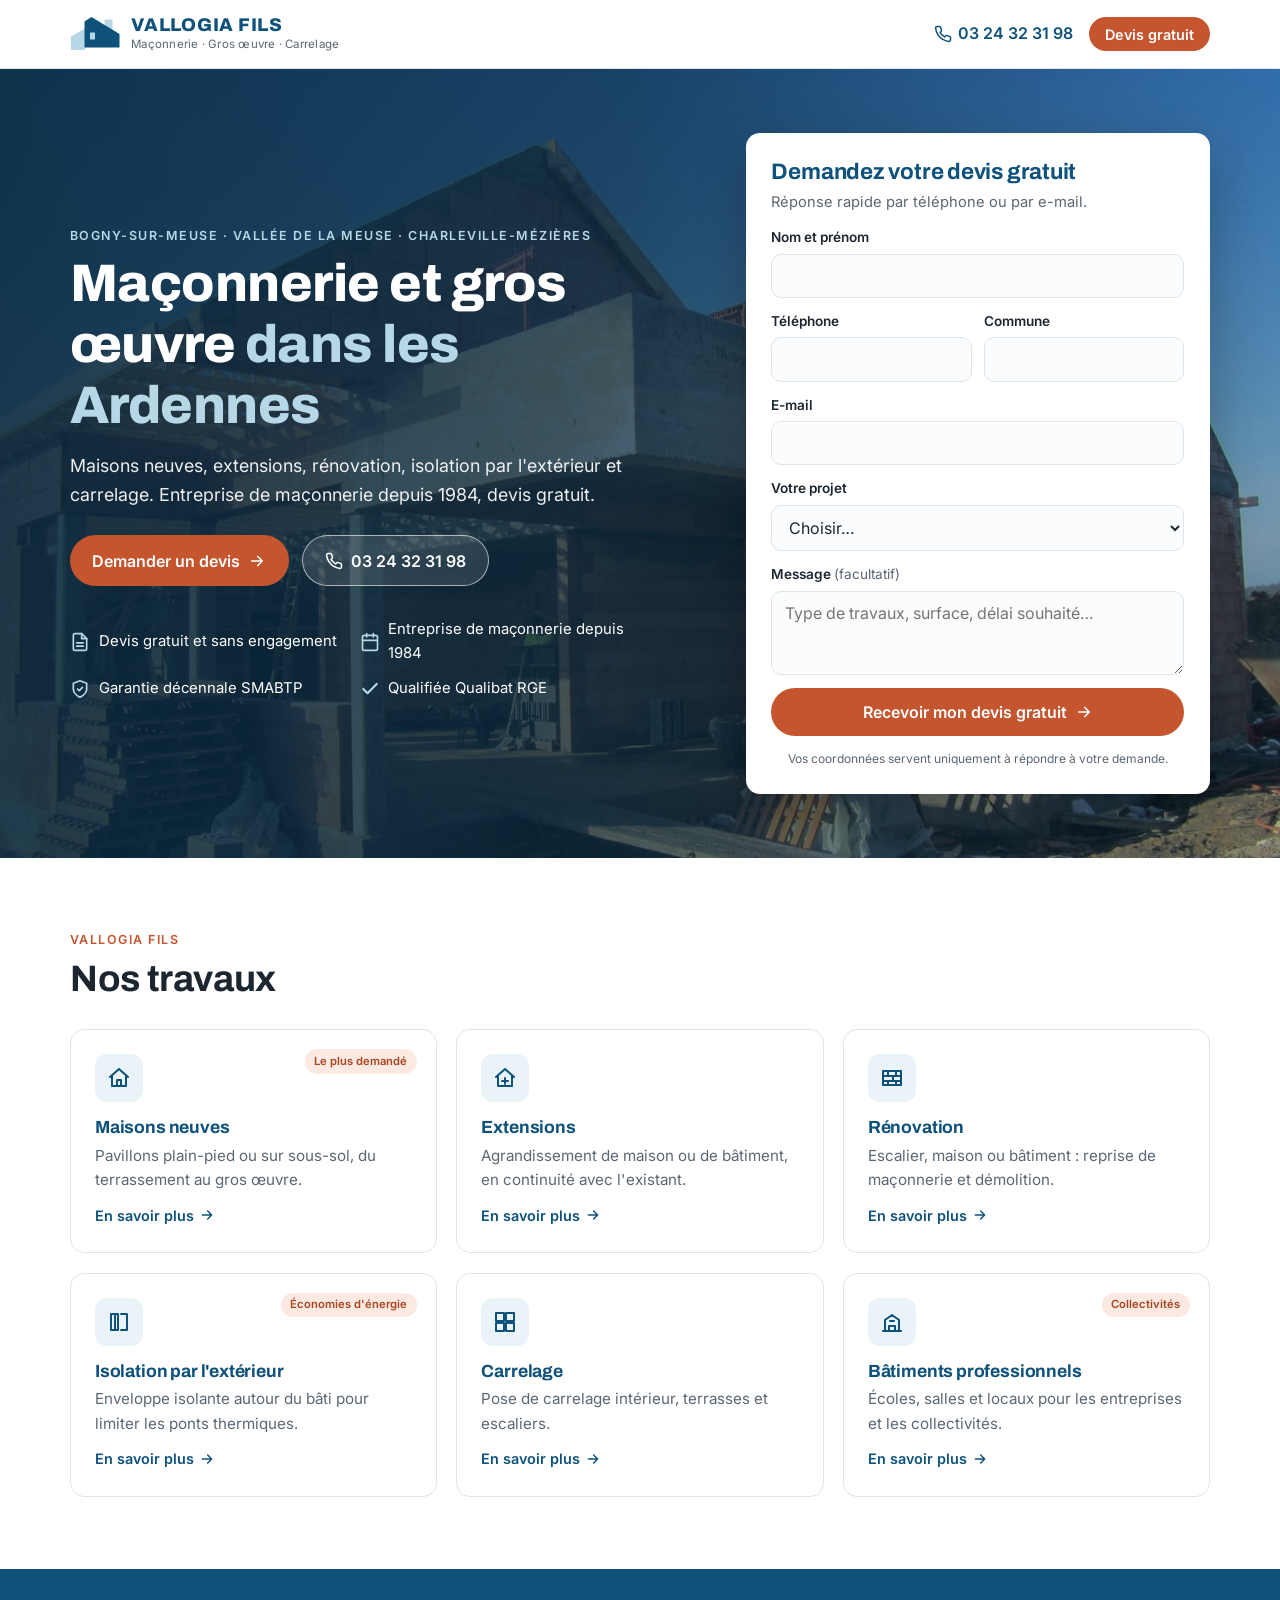
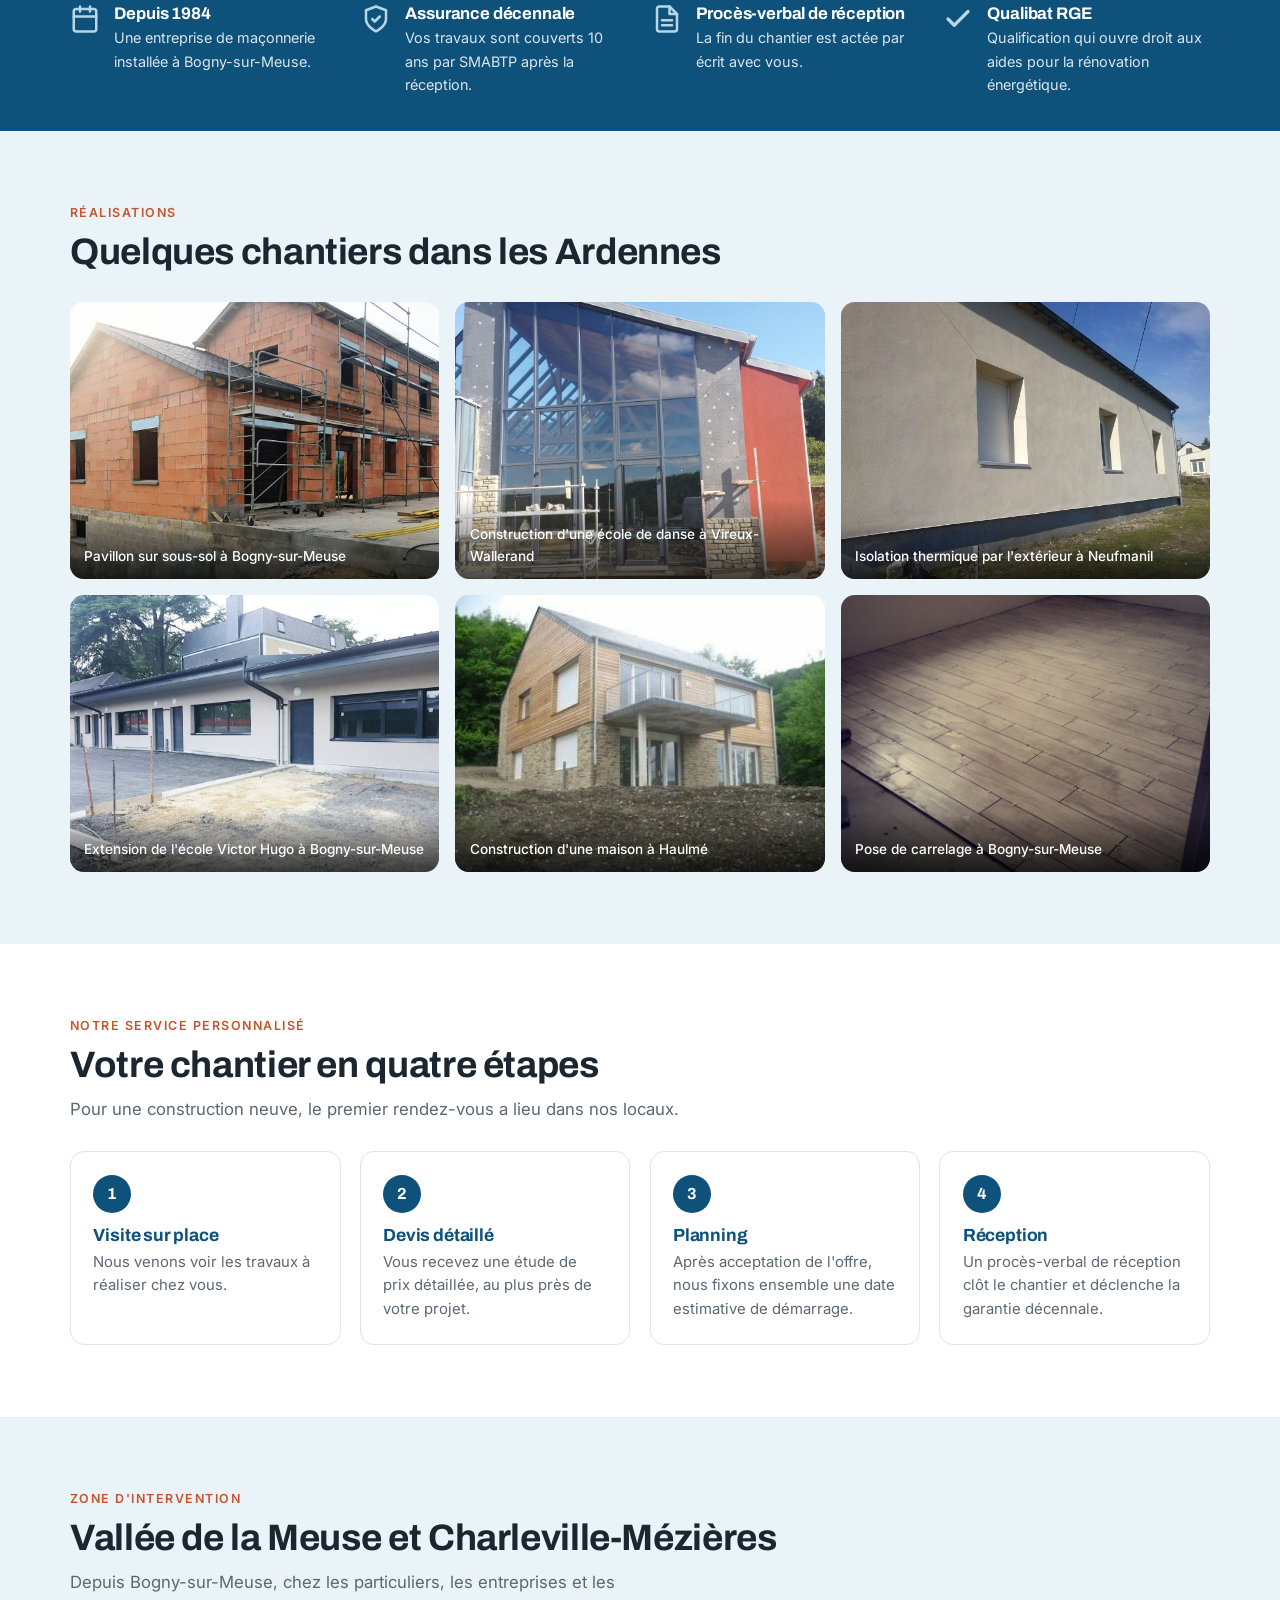
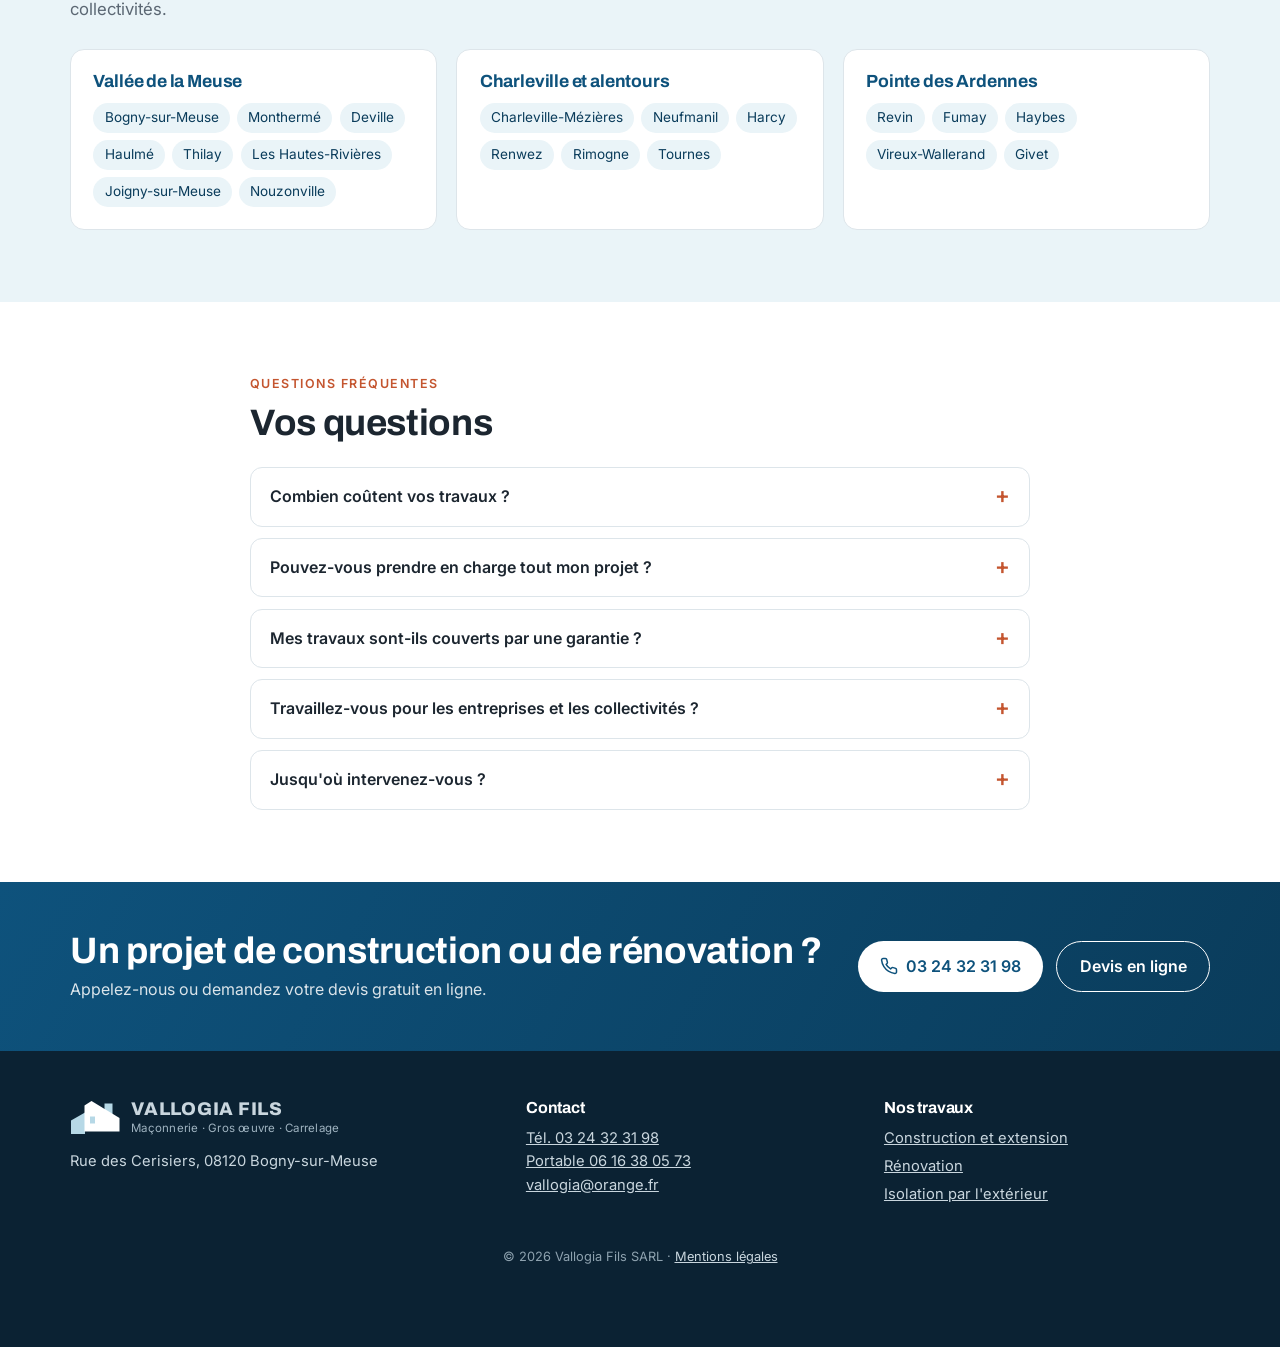
==== commit 70cb71ab: "Affiche la qualification Qualibat RGE (confirmée par Aymeric) Co-Authored-By: Claude Opus 5.5 <norep" ====
--- a/index.html
+++ b/index.html
@@ -43,7 +43,7 @@
         <a class="btn" href="#devis">Demander un devis <svg viewBox="0 0 24 24" width="24" height="24" fill="none" stroke="currentColor" stroke-width="2.2" stroke-linecap="round" stroke-linejoin="round" aria-hidden="true"><path d="M5 12h14M13 6l6 6-6 6"/></svg></a>
         <a class="btn btn-ghost" href="tel:+33324323198"><svg viewBox="0 0 24 24" width="24" height="24" fill="none" stroke="currentColor" stroke-width="2" stroke-linecap="round" stroke-linejoin="round" aria-hidden="true"><path d="M22 16.92v3a2 2 0 0 1-2.18 2 19.8 19.8 0 0 1-8.63-3.07 19.5 19.5 0 0 1-6-6A19.8 19.8 0 0 1 2.12 4.18 2 2 0 0 1 4.11 2h3a2 2 0 0 1 2 1.72c.13.96.36 1.9.7 2.81a2 2 0 0 1-.45 2.11L8.09 9.91a16 16 0 0 0 6 6l1.27-1.27a2 2 0 0 1 2.11-.45c.91.34 1.85.57 2.81.7A2 2 0 0 1 22 16.92z"/></svg> 03 24 32 31 98</a>
       </div>
-      <ul class="reas"><li><svg viewBox="0 0 24 24" width="24" height="24" fill="none" stroke="currentColor" stroke-width="2" stroke-linecap="round" stroke-linejoin="round" aria-hidden="true"><path d="M14 2H6a2 2 0 0 0-2 2v16a2 2 0 0 0 2 2h12a2 2 0 0 0 2-2V8z"/><path d="M14 2v6h6M16 13H8M16 17H8"/></svg><span>Devis gratuit et sans engagement</span></li><li><svg viewBox="0 0 24 24" width="24" height="24" fill="none" stroke="currentColor" stroke-width="2" stroke-linecap="round" stroke-linejoin="round" aria-hidden="true"><rect x="3" y="4" width="18" height="18" rx="2"/><path d="M16 2v4M8 2v4M3 10h18"/></svg><span>Entreprise de maçonnerie depuis 1984</span></li><li><svg viewBox="0 0 24 24" width="24" height="24" fill="none" stroke="currentColor" stroke-width="2" stroke-linecap="round" stroke-linejoin="round" aria-hidden="true"><path d="M12 22s8-4 8-10V5l-8-3-8 3v7c0 6 8 10 8 10z"/><path d="m9 12 2 2 4-4"/></svg><span>Garantie décennale SMABTP</span></li><li><svg viewBox="0 0 24 24" width="24" height="24" fill="none" stroke="currentColor" stroke-width="2" stroke-linecap="round" stroke-linejoin="round" aria-hidden="true"><path d="M21 10c0 7-9 13-9 13s-9-6-9-13a9 9 0 0 1 18 0z"/><circle cx="12" cy="10" r="3"/></svg><span>Visite sur place avant chiffrage</span></li></ul>
+      <ul class="reas"><li><svg viewBox="0 0 24 24" width="24" height="24" fill="none" stroke="currentColor" stroke-width="2" stroke-linecap="round" stroke-linejoin="round" aria-hidden="true"><path d="M14 2H6a2 2 0 0 0-2 2v16a2 2 0 0 0 2 2h12a2 2 0 0 0 2-2V8z"/><path d="M14 2v6h6M16 13H8M16 17H8"/></svg><span>Devis gratuit et sans engagement</span></li><li><svg viewBox="0 0 24 24" width="24" height="24" fill="none" stroke="currentColor" stroke-width="2" stroke-linecap="round" stroke-linejoin="round" aria-hidden="true"><rect x="3" y="4" width="18" height="18" rx="2"/><path d="M16 2v4M8 2v4M3 10h18"/></svg><span>Entreprise de maçonnerie depuis 1984</span></li><li><svg viewBox="0 0 24 24" width="24" height="24" fill="none" stroke="currentColor" stroke-width="2" stroke-linecap="round" stroke-linejoin="round" aria-hidden="true"><path d="M12 22s8-4 8-10V5l-8-3-8 3v7c0 6 8 10 8 10z"/><path d="m9 12 2 2 4-4"/></svg><span>Garantie décennale SMABTP</span></li><li><svg viewBox="0 0 24 24" width="24" height="24" fill="none" stroke="currentColor" stroke-width="2.6" stroke-linecap="round" stroke-linejoin="round" aria-hidden="true"><path d="M20 6 9 17l-5-5"/></svg><span>Qualifiée Qualibat RGE</span></li></ul>
     </div>
     <form id="devisForm" class="card form" method="POST" action="contact.php">
   <h2 id="devis">Demandez votre devis gratuit</h2>
@@ -64,7 +64,7 @@
   </div>
 </section>
 <section class="sec"><div class="wrap"><p class="eyebrow">Vallogia Fils</p><h2>Nos travaux</h2><div class="tiles"><div class="tile"><div class="tile-ico"><svg viewBox="0 0 24 24" width="24" height="24" fill="none" stroke="currentColor" stroke-width="2" stroke-linecap="round" stroke-linejoin="round" aria-hidden="true"><path d="M3 11 12 3l9 8"/><path d="M5 10v10h14V10"/><path d="M10 20v-6h4v6"/></svg></div><span class="tag">Le plus demandé</span><h3>Maisons neuves</h3><p>Pavillons plain-pied ou sur sous-sol, du terrassement au gros œuvre.</p><a class="more" href="construction-extension.html">En savoir plus <svg viewBox="0 0 24 24" width="24" height="24" fill="none" stroke="currentColor" stroke-width="2.2" stroke-linecap="round" stroke-linejoin="round" aria-hidden="true"><path d="M5 12h14M13 6l6 6-6 6"/></svg></a></div><div class="tile"><div class="tile-ico"><svg viewBox="0 0 24 24" width="24" height="24" fill="none" stroke="currentColor" stroke-width="2" stroke-linecap="round" stroke-linejoin="round" aria-hidden="true"><path d="M3 11 12 3l9 8"/><path d="M5 10v10h14V10"/><path d="M12 12v6M9 15h6"/></svg></div><h3>Extensions</h3><p>Agrandissement de maison ou de bâtiment, en continuité avec l&#x27;existant.</p><a class="more" href="construction-extension.html">En savoir plus <svg viewBox="0 0 24 24" width="24" height="24" fill="none" stroke="currentColor" stroke-width="2.2" stroke-linecap="round" stroke-linejoin="round" aria-hidden="true"><path d="M5 12h14M13 6l6 6-6 6"/></svg></a></div><div class="tile"><div class="tile-ico"><svg viewBox="0 0 24 24" width="24" height="24" fill="none" stroke="currentColor" stroke-width="2" stroke-linecap="round" stroke-linejoin="round" aria-hidden="true"><path d="M3 5h18v14H3z"/><path d="M3 10h18M3 15h18M8 5v5M13 10v5M8 15v4M16 5v5M16 15v4"/></svg></div><h3>Rénovation</h3><p>Escalier, maison ou bâtiment : reprise de maçonnerie et démolition.</p><a class="more" href="renovation-maconnerie.html">En savoir plus <svg viewBox="0 0 24 24" width="24" height="24" fill="none" stroke="currentColor" stroke-width="2.2" stroke-linecap="round" stroke-linejoin="round" aria-hidden="true"><path d="M5 12h14M13 6l6 6-6 6"/></svg></a></div><div class="tile"><div class="tile-ico"><svg viewBox="0 0 24 24" width="24" height="24" fill="none" stroke="currentColor" stroke-width="2" stroke-linecap="round" stroke-linejoin="round" aria-hidden="true"><path d="M4 4h4v16H4z"/><path d="M8 4h3v16H8"/><path d="M14 4h6v16h-6"/></svg></div><span class="tag">Économies d&#x27;énergie</span><h3>Isolation par l&#x27;extérieur</h3><p>Enveloppe isolante autour du bâti pour limiter les ponts thermiques.</p><a class="more" href="isolation-thermique-exterieur.html">En savoir plus <svg viewBox="0 0 24 24" width="24" height="24" fill="none" stroke="currentColor" stroke-width="2.2" stroke-linecap="round" stroke-linejoin="round" aria-hidden="true"><path d="M5 12h14M13 6l6 6-6 6"/></svg></a></div><div class="tile"><div class="tile-ico"><svg viewBox="0 0 24 24" width="24" height="24" fill="none" stroke="currentColor" stroke-width="2" stroke-linecap="round" stroke-linejoin="round" aria-hidden="true"><rect x="3" y="3" width="8" height="8"/><rect x="13" y="3" width="8" height="8"/><rect x="3" y="13" width="8" height="8"/><rect x="13" y="13" width="8" height="8"/></svg></div><h3>Carrelage</h3><p>Pose de carrelage intérieur, terrasses et escaliers.</p><a class="more" href="renovation-maconnerie.html">En savoir plus <svg viewBox="0 0 24 24" width="24" height="24" fill="none" stroke="currentColor" stroke-width="2.2" stroke-linecap="round" stroke-linejoin="round" aria-hidden="true"><path d="M5 12h14M13 6l6 6-6 6"/></svg></a></div><div class="tile"><div class="tile-ico"><svg viewBox="0 0 24 24" width="24" height="24" fill="none" stroke="currentColor" stroke-width="2" stroke-linecap="round" stroke-linejoin="round" aria-hidden="true"><path d="M3 21h18M5 21V10l7-5 7 5v11"/><path d="M9 21v-5h6v5M10 11h4"/></svg></div><span class="tag">Collectivités</span><h3>Bâtiments professionnels</h3><p>Écoles, salles et locaux pour les entreprises et les collectivités.</p><a class="more" href="construction-extension.html">En savoir plus <svg viewBox="0 0 24 24" width="24" height="24" fill="none" stroke="currentColor" stroke-width="2.2" stroke-linecap="round" stroke-linejoin="round" aria-hidden="true"><path d="M5 12h14M13 6l6 6-6 6"/></svg></a></div></div></div></section>
-<section class="band"><div class="wrap trust"><div class="trust-i"><svg viewBox="0 0 24 24" width="24" height="24" fill="none" stroke="currentColor" stroke-width="2" stroke-linecap="round" stroke-linejoin="round" aria-hidden="true"><rect x="3" y="4" width="18" height="18" rx="2"/><path d="M16 2v4M8 2v4M3 10h18"/></svg><div><h3>Depuis 1984</h3><p>Une entreprise de maçonnerie installée à Bogny-sur-Meuse.</p></div></div><div class="trust-i"><svg viewBox="0 0 24 24" width="24" height="24" fill="none" stroke="currentColor" stroke-width="2" stroke-linecap="round" stroke-linejoin="round" aria-hidden="true"><path d="M12 22s8-4 8-10V5l-8-3-8 3v7c0 6 8 10 8 10z"/><path d="m9 12 2 2 4-4"/></svg><div><h3>Assurance décennale</h3><p>Vos travaux sont couverts 10 ans par SMABTP après la réception.</p></div></div><div class="trust-i"><svg viewBox="0 0 24 24" width="24" height="24" fill="none" stroke="currentColor" stroke-width="2" stroke-linecap="round" stroke-linejoin="round" aria-hidden="true"><path d="M14 2H6a2 2 0 0 0-2 2v16a2 2 0 0 0 2 2h12a2 2 0 0 0 2-2V8z"/><path d="M14 2v6h6M16 13H8M16 17H8"/></svg><div><h3>Procès-verbal de réception</h3><p>La fin du chantier est actée par écrit avec vous.</p></div></div></div></section>
+<section class="band"><div class="wrap trust"><div class="trust-i"><svg viewBox="0 0 24 24" width="24" height="24" fill="none" stroke="currentColor" stroke-width="2" stroke-linecap="round" stroke-linejoin="round" aria-hidden="true"><rect x="3" y="4" width="18" height="18" rx="2"/><path d="M16 2v4M8 2v4M3 10h18"/></svg><div><h3>Depuis 1984</h3><p>Une entreprise de maçonnerie installée à Bogny-sur-Meuse.</p></div></div><div class="trust-i"><svg viewBox="0 0 24 24" width="24" height="24" fill="none" stroke="currentColor" stroke-width="2" stroke-linecap="round" stroke-linejoin="round" aria-hidden="true"><path d="M12 22s8-4 8-10V5l-8-3-8 3v7c0 6 8 10 8 10z"/><path d="m9 12 2 2 4-4"/></svg><div><h3>Assurance décennale</h3><p>Vos travaux sont couverts 10 ans par SMABTP après la réception.</p></div></div><div class="trust-i"><svg viewBox="0 0 24 24" width="24" height="24" fill="none" stroke="currentColor" stroke-width="2" stroke-linecap="round" stroke-linejoin="round" aria-hidden="true"><path d="M14 2H6a2 2 0 0 0-2 2v16a2 2 0 0 0 2 2h12a2 2 0 0 0 2-2V8z"/><path d="M14 2v6h6M16 13H8M16 17H8"/></svg><div><h3>Procès-verbal de réception</h3><p>La fin du chantier est actée par écrit avec vous.</p></div></div><div class="trust-i"><svg viewBox="0 0 24 24" width="24" height="24" fill="none" stroke="currentColor" stroke-width="2.6" stroke-linecap="round" stroke-linejoin="round" aria-hidden="true"><path d="M20 6 9 17l-5-5"/></svg><div><h3>Qualibat RGE</h3><p>Qualification qui ouvre droit aux aides pour la rénovation énergétique.</p></div></div></div></section>
 <section class="sec sec-alt"><div class="wrap"><p class="eyebrow">Réalisations</p><h2>Quelques chantiers dans les Ardennes</h2><div class="gal"><figure><img src="img/pavillon-sous-sol-bogny.jpg" alt="Pavillon sur sous-sol à Bogny-sur-Meuse" width="1400" height="814" loading="lazy"><figcaption>Pavillon sur sous-sol à Bogny-sur-Meuse</figcaption></figure><figure><img src="img/ecole-danse-vireux.jpg" alt="Construction d&#x27;une école de danse à Vireux-Wallerand" width="1400" height="788" loading="lazy"><figcaption>Construction d&#x27;une école de danse à Vireux-Wallerand</figcaption></figure><figure><img src="img/ite-neufmanil.jpg" alt="Isolation thermique par l&#x27;extérieur à Neufmanil" width="1280" height="960" loading="lazy"><figcaption>Isolation thermique par l&#x27;extérieur à Neufmanil</figcaption></figure><figure><img src="img/extension-ecole-victor-hugo.jpg" alt="Extension de l&#x27;école Victor Hugo à Bogny-sur-Meuse" width="1400" height="788" loading="lazy"><figcaption>Extension de l&#x27;école Victor Hugo à Bogny-sur-Meuse</figcaption></figure><figure><img src="img/maison-haulme.jpg" alt="Construction d&#x27;une maison à Haulmé" width="399" height="297" loading="lazy"><figcaption>Construction d&#x27;une maison à Haulmé</figcaption></figure><figure><img src="img/carrelage-bogny.jpg" alt="Pose de carrelage à Bogny-sur-Meuse" width="787" height="1400" loading="lazy"><figcaption>Pose de carrelage à Bogny-sur-Meuse</figcaption></figure></div></div></section>
 <section class="sec"><div class="wrap"><p class="eyebrow">Notre service personnalisé</p><h2>Votre chantier en quatre étapes</h2><p class="lead">Pour une construction neuve, le premier rendez-vous a lieu dans nos locaux.</p><ol class="steps"><li><span class="num">1</span><h3>Visite sur place</h3><p>Nous venons voir les travaux à réaliser chez vous.</p></li><li><span class="num">2</span><h3>Devis détaillé</h3><p>Vous recevez une étude de prix détaillée, au plus près de votre projet.</p></li><li><span class="num">3</span><h3>Planning</h3><p>Après acceptation de l&#x27;offre, nous fixons ensemble une date estimative de démarrage.</p></li><li><span class="num">4</span><h3>Réception</h3><p>Un procès-verbal de réception clôt le chantier et déclenche la garantie décennale.</p></li></ol></div></section>
 <section class="sec sec-alt"><div class="wrap"><p class="eyebrow">Zone d'intervention</p><h2>Vallée de la Meuse et Charleville-Mézières</h2><p class="lead">Depuis Bogny-sur-Meuse, chez les particuliers, les entreprises et les collectivités.</p><div class="zone"><div><h3>Vallée de la Meuse</h3><ul><li>Bogny-sur-Meuse</li><li>Monthermé</li><li>Deville</li><li>Haulmé</li><li>Thilay</li><li>Les Hautes-Rivières</li><li>Joigny-sur-Meuse</li><li>Nouzonville</li></ul></div><div><h3>Charleville et alentours</h3><ul><li>Charleville-Mézières</li><li>Neufmanil</li><li>Harcy</li><li>Renwez</li><li>Rimogne</li><li>Tournes</li></ul></div><div><h3>Pointe des Ardennes</h3><ul><li>Revin</li><li>Fumay</li><li>Haybes</li><li>Vireux-Wallerand</li><li>Givet</li></ul></div></div></div></section>
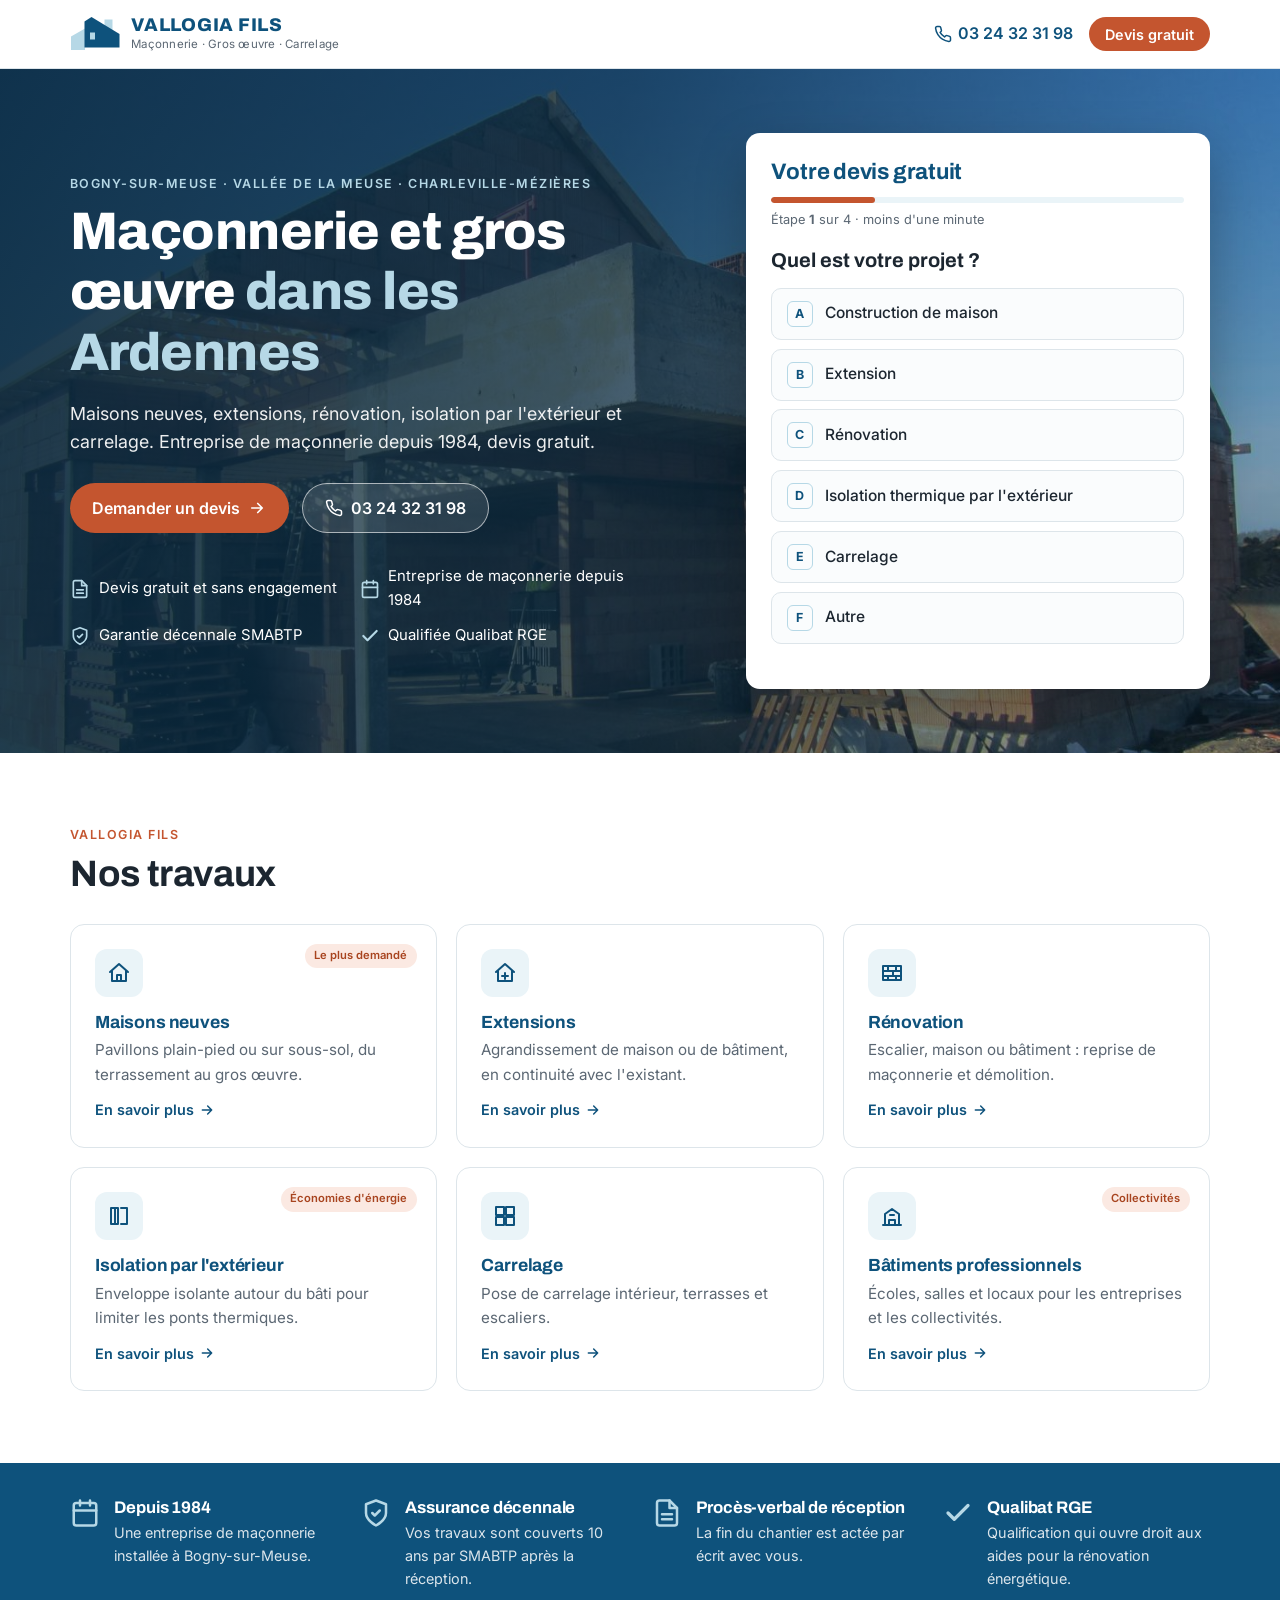
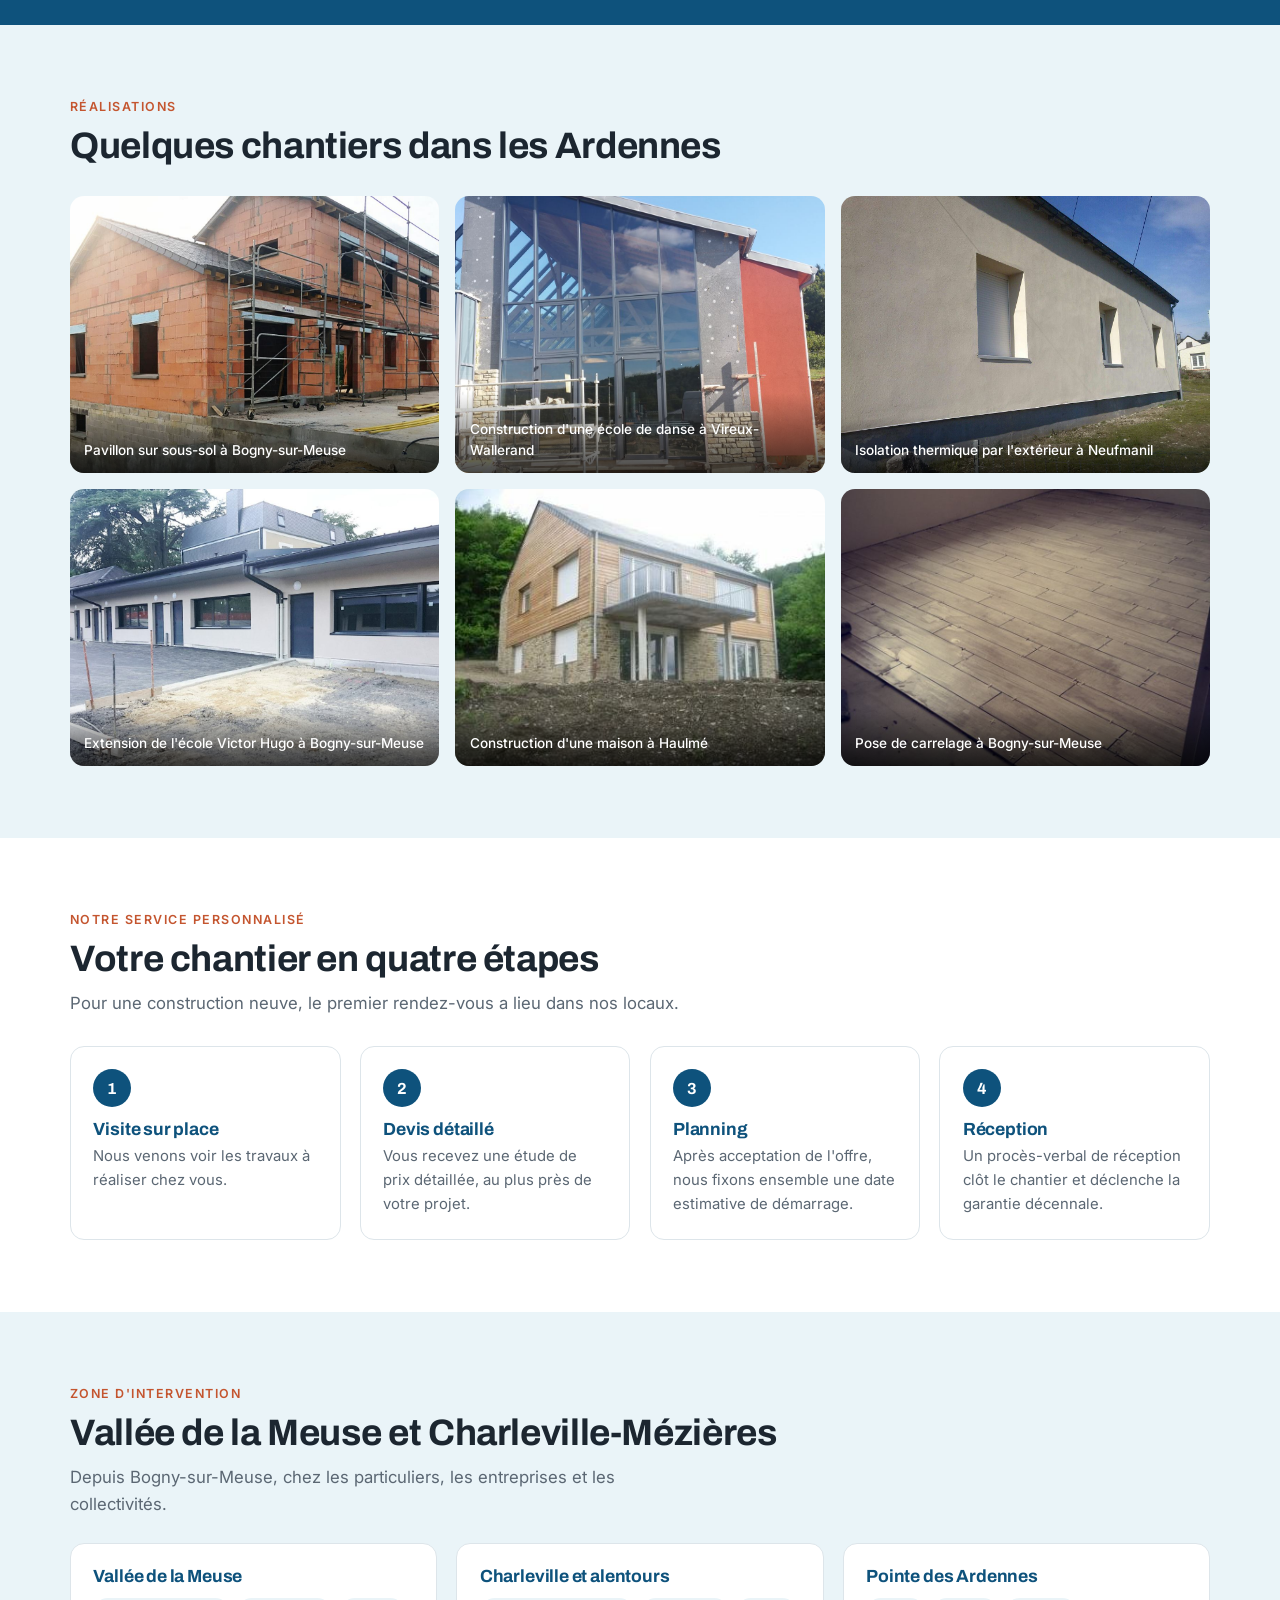
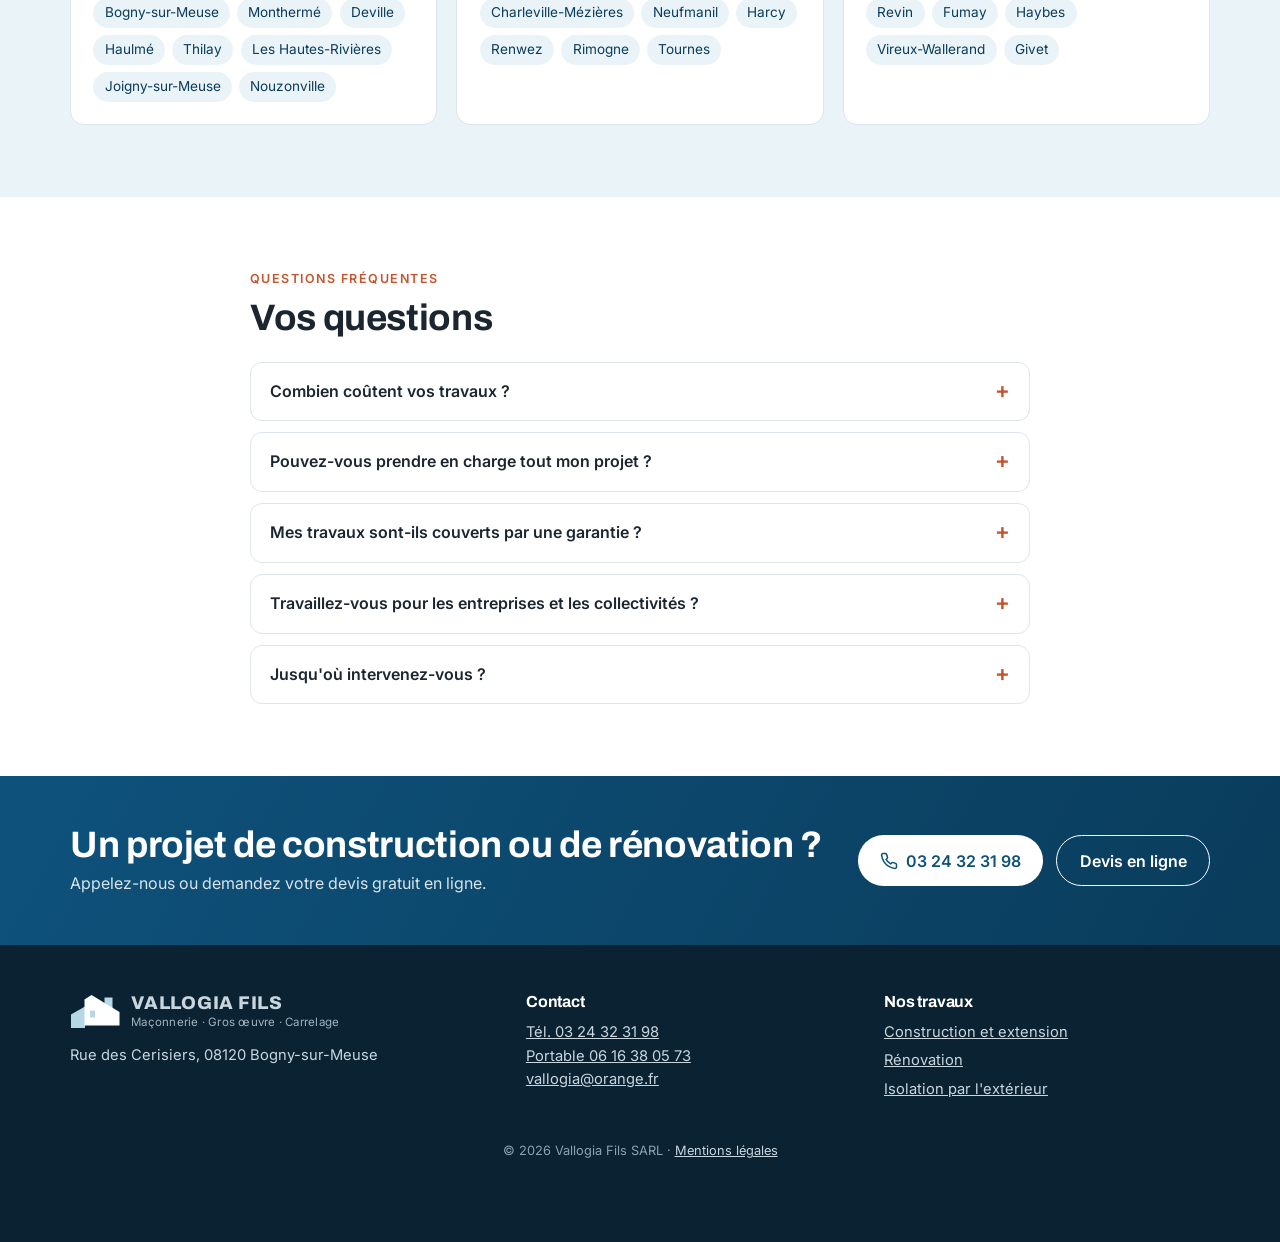
==== commit b83b0d77: "Formulaire de devis multi-étapes façon Typeform (une question par écran, délai ajouté au lead) Co-Au" ====
--- a/index.html
+++ b/index.html
@@ -45,21 +45,37 @@
       </div>
       <ul class="reas"><li><svg viewBox="0 0 24 24" width="24" height="24" fill="none" stroke="currentColor" stroke-width="2" stroke-linecap="round" stroke-linejoin="round" aria-hidden="true"><path d="M14 2H6a2 2 0 0 0-2 2v16a2 2 0 0 0 2 2h12a2 2 0 0 0 2-2V8z"/><path d="M14 2v6h6M16 13H8M16 17H8"/></svg><span>Devis gratuit et sans engagement</span></li><li><svg viewBox="0 0 24 24" width="24" height="24" fill="none" stroke="currentColor" stroke-width="2" stroke-linecap="round" stroke-linejoin="round" aria-hidden="true"><rect x="3" y="4" width="18" height="18" rx="2"/><path d="M16 2v4M8 2v4M3 10h18"/></svg><span>Entreprise de maçonnerie depuis 1984</span></li><li><svg viewBox="0 0 24 24" width="24" height="24" fill="none" stroke="currentColor" stroke-width="2" stroke-linecap="round" stroke-linejoin="round" aria-hidden="true"><path d="M12 22s8-4 8-10V5l-8-3-8 3v7c0 6 8 10 8 10z"/><path d="m9 12 2 2 4-4"/></svg><span>Garantie décennale SMABTP</span></li><li><svg viewBox="0 0 24 24" width="24" height="24" fill="none" stroke="currentColor" stroke-width="2.6" stroke-linecap="round" stroke-linejoin="round" aria-hidden="true"><path d="M20 6 9 17l-5-5"/></svg><span>Qualifiée Qualibat RGE</span></li></ul>
     </div>
-    <form id="devisForm" class="card form" method="POST" action="contact.php">
-  <h2 id="devis">Demandez votre devis gratuit</h2>
-  <p class="form-lead">Réponse rapide par téléphone ou par e-mail.</p>
+    <form id="devisForm" class="card form tf" method="POST" action="contact.php">
+  <div class="tf-head">
+    <h2 id="devis">Votre devis gratuit</h2>
+    <div class="tf-progress" aria-hidden="true"><span></span></div>
+    <p class="tf-count">Étape <b>1</b> sur 4 · moins d'une minute</p>
+  </div>
   <input type="hidden" name="Source" value="Accueil maçonnerie">
   <input type="text" name="_honey" tabindex="-1" autocomplete="off" class="hp" aria-hidden="true">
-  <label>Nom et prénom<input name="Nom" required autocomplete="name"></label>
-  <div class="row2">
+  <fieldset class="tf-step is-active">
+    <legend>Quel est votre projet ?</legend>
+    <div class="tf-choices"><label class="tf-choice"><input type="radio" name="Besoin" value="Construction de maison" required><span><b>A</b>Construction de maison</span></label><label class="tf-choice"><input type="radio" name="Besoin" value="Extension" required><span><b>B</b>Extension</span></label><label class="tf-choice"><input type="radio" name="Besoin" value="Rénovation" required><span><b>C</b>Rénovation</span></label><label class="tf-choice"><input type="radio" name="Besoin" value="Isolation thermique par l&#x27;extérieur" required><span><b>D</b>Isolation thermique par l&#x27;extérieur</span></label><label class="tf-choice"><input type="radio" name="Besoin" value="Carrelage" required><span><b>E</b>Carrelage</span></label><label class="tf-choice"><input type="radio" name="Besoin" value="Autre" required><span><b>F</b>Autre</span></label></div>
+  </fieldset>
+  <fieldset class="tf-step">
+    <legend>Quand souhaitez-vous démarrer ?</legend>
+    <div class="tf-choices"><label class="tf-choice"><input type="radio" name="Délai" value="Dès que possible" required><span><b>A</b>Dès que possible</span></label><label class="tf-choice"><input type="radio" name="Délai" value="Dans les 3 mois" required><span><b>B</b>Dans les 3 mois</span></label><label class="tf-choice"><input type="radio" name="Délai" value="Dans l&#x27;année" required><span><b>C</b>Dans l&#x27;année</span></label><label class="tf-choice"><input type="radio" name="Délai" value="Je me renseigne" required><span><b>D</b>Je me renseigne</span></label></div>
+  </fieldset>
+  <fieldset class="tf-step">
+    <legend>Où se situent les travaux ?</legend>
+    <label>Commune<input name="Localité" required autocomplete="address-level2" placeholder="Ex. Bogny-sur-Meuse"></label>
+    <label><span>Quelques détails <span class="opt">(facultatif)</span></span><textarea name="Message" rows="3" placeholder="Surface, état actuel, plans existants…"></textarea></label>
+    <button type="button" class="btn tf-next">Suivant <svg viewBox="0 0 24 24" width="24" height="24" fill="none" stroke="currentColor" stroke-width="2.2" stroke-linecap="round" stroke-linejoin="round" aria-hidden="true"><path d="M5 12h14M13 6l6 6-6 6"/></svg></button>
+  </fieldset>
+  <fieldset class="tf-step">
+    <legend>À qui envoyer le devis ?</legend>
+    <label>Nom et prénom<input name="Nom" required autocomplete="name"></label>
     <label>Téléphone<input name="Téléphone" type="tel" required autocomplete="tel"></label>
-    <label>Commune<input name="Localité" required autocomplete="address-level2"></label>
-  </div>
-  <label>E-mail<input name="Email" type="email" required autocomplete="email"></label>
-  <label>Votre projet<select name="Besoin" required><option value="">Choisir…</option><option>Construction de maison</option><option>Extension</option><option>Rénovation</option><option>Isolation thermique par l&#x27;extérieur</option><option>Carrelage</option><option>Autre</option></select></label>
-  <label><span>Message <span class="opt">(facultatif)</span></span><textarea name="Message" rows="3" placeholder="Type de travaux, surface, délai souhaité…"></textarea></label>
-  <button class="btn btn-full" type="submit" data-sending="Envoi…">Recevoir mon devis gratuit <svg viewBox="0 0 24 24" width="24" height="24" fill="none" stroke="currentColor" stroke-width="2.2" stroke-linecap="round" stroke-linejoin="round" aria-hidden="true"><path d="M5 12h14M13 6l6 6-6 6"/></svg></button>
-  <p class="privacy">Vos coordonnées servent uniquement à répondre à votre demande.</p>
+    <label>E-mail<input name="Email" type="email" required autocomplete="email"></label>
+    <button class="btn btn-full" type="submit" data-sending="Envoi…">Recevoir mon devis gratuit <svg viewBox="0 0 24 24" width="24" height="24" fill="none" stroke="currentColor" stroke-width="2.2" stroke-linecap="round" stroke-linejoin="round" aria-hidden="true"><path d="M5 12h14M13 6l6 6-6 6"/></svg></button>
+    <p class="privacy">Vos coordonnées servent uniquement à répondre à votre demande.</p>
+  </fieldset>
+  <button type="button" class="tf-back" hidden>← Retour</button>
 </form>
   </div>
 </section>
--- a/style.css
+++ b/style.css
@@ -159,3 +159,29 @@
 .logo-light .logo-mark path[fill="#0e527c"]{fill:#fff}
 .logo b,.btn{white-space:nowrap}
 @media (max-width:600px){.top-cta .btn-sm{display:none}.logo b{font-size:1.05rem}}
+
+/* Formulaire façon Typeform */
+.tf{position:relative;gap:0;min-height:430px;align-content:start}
+.tf-head{margin-bottom:1.1rem}
+.tf-progress{height:6px;border-radius:99px;background:var(--sky-l);margin:.8rem 0 .45rem;overflow:hidden}
+.tf-progress span{display:block;height:100%;width:25%;background:var(--brick);border-radius:99px;transition:width .35s ease}
+.tf-count{font-size:.8rem;color:var(--mute)}
+.tf-step{border:0;display:grid;gap:.8rem;margin-bottom:1.2rem}
+.tf-step legend{font:700 1.25rem/1.25 Archivo,sans-serif;color:var(--ink);margin-bottom:.9rem;padding:0}
+.tf-choices{display:grid;gap:.55rem}
+.tf-choice{position:relative;cursor:pointer;font-weight:500!important}
+.tf-choice input{position:absolute;opacity:0;pointer-events:none}
+.tf-choice span{display:flex;align-items:center;gap:.75rem;padding:.75rem .9rem;border:1.5px solid var(--line);border-radius:10px;background:#fafcfd;font-size:.97rem;transition:border-color .15s,background .15s,transform .15s}
+.tf-choice b{display:grid;place-items:center;flex:none;width:26px;height:26px;border-radius:6px;border:1.5px solid var(--sky);color:var(--navy);font-size:.78rem}
+.tf-choice:hover span{border-color:var(--navy);background:#fff}
+.tf-choice input:checked+span{border-color:var(--navy);background:var(--sky-l);transform:scale(.99)}
+.tf-choice input:checked+span b{background:var(--navy);border-color:var(--navy);color:#fff}
+.tf-choice input:focus-visible+span{outline:2px solid var(--navy);outline-offset:2px}
+.tf-next{justify-self:start}
+.tf-back{background:none;border:0;color:var(--mute);font:500 .88rem Inter,sans-serif;cursor:pointer;justify-self:start;padding:.2rem 0}
+.tf-back:hover{color:var(--navy)}
+.tf.tf-on .tf-step{display:none}
+.tf.tf-on .tf-step.is-active{display:grid;animation:tfIn .35s ease}
+.tf:not(.tf-on) .tf-progress,.tf:not(.tf-on) .tf-count{display:none}
+@keyframes tfIn{from{opacity:0;transform:translateY(14px)}to{opacity:1;transform:none}}
+@media (prefers-reduced-motion:reduce){.tf.tf-on .tf-step.is-active{animation:none}}
